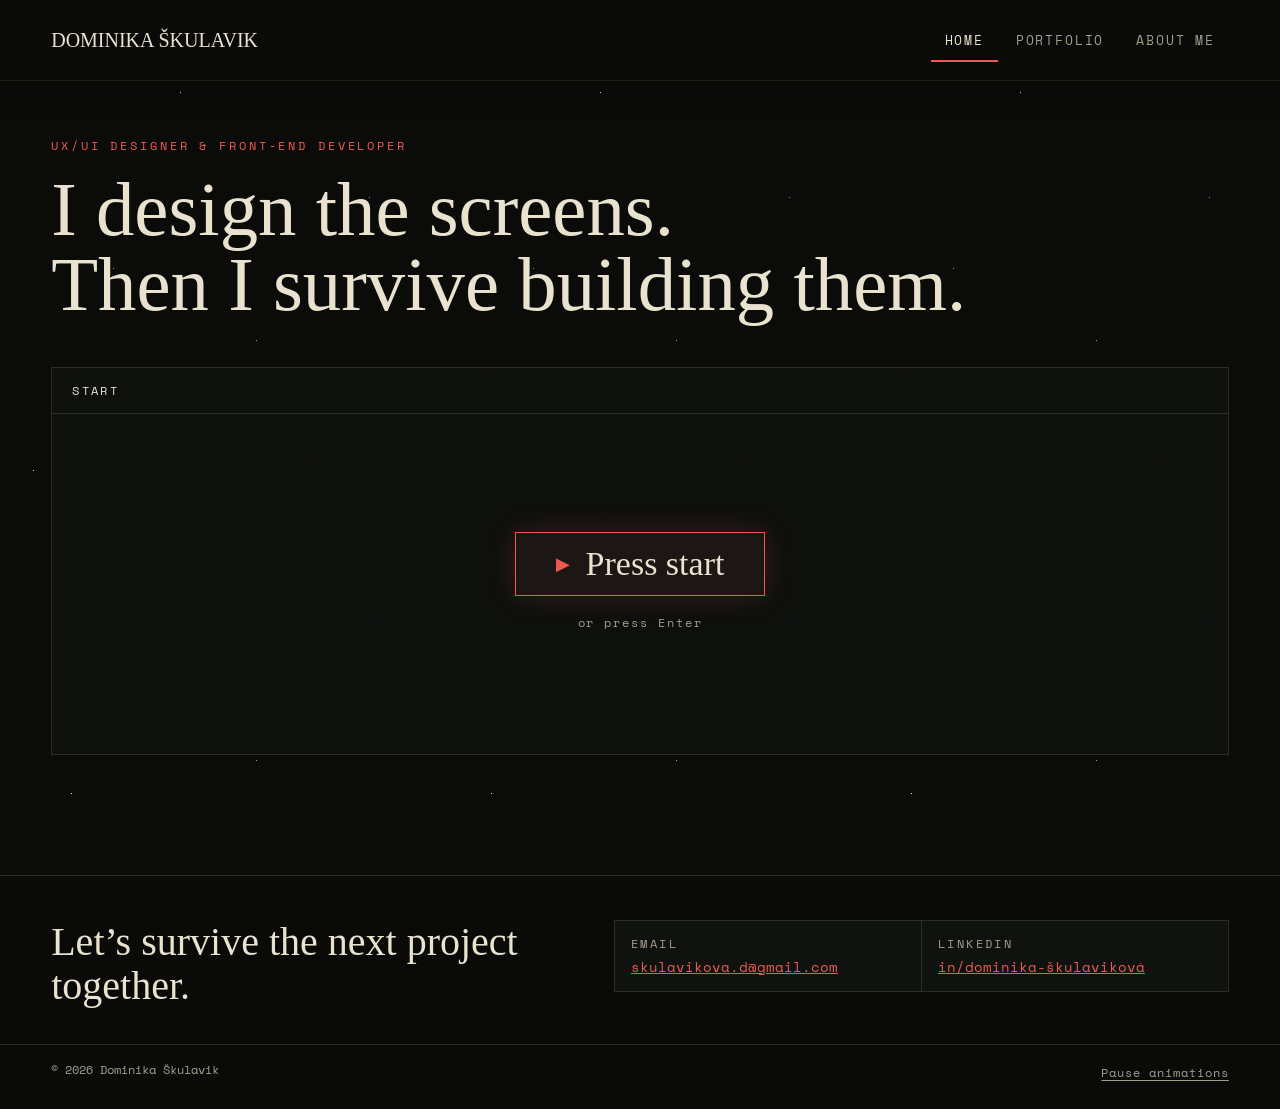
==== index.html @ 2cf6754d "Set custom domain www.dominika-skulavik.com Co-Authored-By: Claude Opus 5.5 <noreply@anthropic.com>" ====
<!doctype html>
<html lang="en">
<head>
  <meta charset="utf-8">
  <meta name="viewport" content="width=device-width, initial-scale=1">
  <meta name="color-scheme" content="dark">
  <title>Dominika Škulavik — UX/UI Designer &amp; Front-end Developer</title>
  <meta name="description" content="UX/UI designer and front-end developer from Nitra, Slovakia. I design web apps in Figma, build design systems and ship the front-end code.">
  <meta name="author" content="Dominika Škulavik">
  <meta name="theme-color" content="#0b0c0a">
  <!-- zdieľanie na sociálnych sieťach (LinkedIn, Facebook…) -->
  <meta property="og:type" content="website">
  <meta property="og:site_name" content="Dominika Škulavik — Portfolio">
  <meta property="og:title" content="Dominika Škulavik — UX/UI Designer &amp; Front-end Developer">
  <meta property="og:description" content="UX/UI designer and front-end developer from Nitra, Slovakia. I design web apps in Figma, build design systems and ship the front-end code.">
  <meta property="og:locale" content="en_GB">
  <meta property="og:url" content="https://www.dominika-skulavik.com/">
  <meta property="og:image" content="https://www.dominika-skulavik.com/images/full-body.jpg">
  <meta name="twitter:card" content="summary_large_image">
  <link rel="canonical" href="https://www.dominika-skulavik.com/">
  <meta name="twitter:card" content="summary">
  <!-- štruktúrované dáta pre Google -->
  <script type="application/ld+json">
  {
  "@context": "https://schema.org",
  "@graph": [
  {
    "@type": "Person",
    "@id": "#dominika",
    "url": "https://www.dominika-skulavik.com/",
    "name": "Dominika Škulavik",
    "alternateName": "Dominika Škulaviková",
    "jobTitle": "UX/UI Designer & Front-end Developer",
    "description": "UX/UI designer and front-end developer who designs web applications in Figma, builds design systems and ships the front-end.",
    "email": "mailto:skulavikova.d@gmail.com",
    "address": { "@type": "PostalAddress", "addressLocality": "Nitra", "addressCountry": "SK" },
    "alumniOf": { "@type": "CollegeOrUniversity", "name": "Comenius University Bratislava" },
    "knowsLanguage": ["sk", "cs", "en"],
    "knowsAbout": ["UX design", "UI design", "User research", "Information architecture", "Design systems", "Design tokens", "Figma", "Prototyping", "Accessibility (WCAG)", "Front-end development", "HTML", "CSS", "JavaScript", "ASP.NET", "SQL Server", "SaaS web applications"],
    "sameAs": ["https://www.linkedin.com/in/dominika-%C5%A1kulavikov%C3%A1-287928238/"]
  },
  { "@type": "WebSite", "url": "https://www.dominika-skulavik.com/", "name": "Dominika Škulavik — Portfolio", "author": { "@id": "#dominika" }, "inLanguage": "en" }
  ]
  }
  </script>
  <link rel="preconnect" href="https://fonts.googleapis.com">
  <link rel="preconnect" href="https://fonts.gstatic.com" crossorigin>
  <link rel="stylesheet" href="https://fonts.googleapis.com/css2?family=IM+Fell+English+SC&family=Space+Mono:ital,wght@0,400;0,700;1,400&family=Special+Elite&display=swap">
  <link rel="stylesheet" href="css/style.css">
  <link rel="icon" href="images/favicon.svg" type="image/svg+xml">
  <script src="js/main.js" defer></script>
</head>
<body>
  <!-- hlavička sa vkladá zo súboru js/layout.js (spoločná pre všetky stránky) -->
  <script src="js/layout.js"></script>

  <main id="content" class="page">

    <!-- ===== Úvod ===== -->
    <section class="intro home-hero">
      <div class="intro__text">
        <p class="eyebrow">UX/UI DESIGNER &amp; FRONT-END DEVELOPER</p>
        <h1 class="display flicker"><span class="display__line">I design the screens.</span> <span class="display__line">Then I survive building them.</span></h1>
      </div>

    </section>

    <!-- ===== Knižnica hier =====
      Prechádza sa po krokoch ako menu v hre: Start → režim → titul → detail.
      Nová hra = nový <article class="game-detail" data-mode="main|demos|completed" data-name="Názov">.
      Počty, zoznam titulov aj breadcrumbs si skript poskladá sám.
      Ak má režim len jeden titul, zoznam sa preskočí a otvorí sa rovno detail.
    -->
    <section class="box library" aria-labelledby="lib-title" data-library>
      <div class="library__bar">
        <nav class="crumbs" aria-label="Breadcrumb"><ol class="crumbs__list"></ol></nav>
        <button class="library__back" type="button" hidden>◀ Back</button>
      </div>
      <h2 id="lib-title" class="visually-hidden">Game library</h2>

      <!-- 1 · Title screen -->
      <div class="library__screen screen-start" data-screen="start">
        <button class="start-btn" type="button" data-go="modes"><span class="start-btn__arrow" aria-hidden="true">▶</span> Press start</button>
        <p class="screen-start__hint">or press Enter</p>
      </div>

      <!-- 2 · Výber režimu -->
      <div class="library__screen" data-screen="modes" hidden>
        <p class="screen__prompt" tabindex="-1">Choose your mode</p>
        <div class="modes">
          <button class="mode pick" type="button" data-mode="main">
            <span class="mode__count"></span>
            <span class="mode__name">Main campaign</span>
            <span class="mode__desc">Long-running products I design and build.</span>
          </button>
          <button class="mode pick pick--teal" type="button" data-mode="demos">
            <span class="mode__count"></span>
            <span class="mode__name">Demos</span>
            <span class="mode__desc">Design challenges and concepts.</span>
          </button>
          <button class="mode pick" type="button" data-mode="completed">
            <span class="mode__count"></span>
            <span class="mode__name">Completed</span>
            <span class="mode__desc">Finished projects that have run their course.</span>
          </button>
        </div>
      </div>

      <!-- 3 · Výber titulu (zoznam doplní skript) -->
      <div class="library__screen" data-screen="titles" hidden>
        <p class="screen__prompt" tabindex="-1">Choose your title</p>
        <div class="titles"></div>
      </div>

      <!-- 4 · Detail hry -->
      <div class="library__screen library__game" data-screen="game" hidden>

        <!-- ===== Detail: ISAT ===== -->
        <article class="game-detail" id="game-isat" data-mode="main" data-name="ISAT, s.r.o." hidden>
          <div class="cover">
            <span class="cover__kind kind--red">FULL GAME</span>
            <span class="cover__title">ISAT, s.r.o.</span>
          </div>

          <div class="game-detail__info">
            <p class="game-detail__desc">Complex SaaS web application used in the agricultural sector.</p>

            <div class="dlc-section">
              <div class="dlc-section__head"><span>DOWNLOADABLE CONTENT</span><span>4 PACKS</span></div>
              <div class="dlc-grid">
                <div class="dlc">
                  <span class="dlc__status"><span>DLC 01</span><span>INSTALLED</span></span>
                  <span class="dlc__name">Modules</span>
                  <p class="dlc__desc">Expanding and creating new functionalities.</p>
                </div>
                <div class="dlc">
                  <span class="dlc__status"><span>DLC 02</span><span>INSTALLED</span></span>
                  <span class="dlc__name">Components</span>
                  <p class="dlc__desc">Creating a design system from a single base colour.</p>
                </div>
                <div class="dlc">
                  <span class="dlc__status"><span>DLC 03</span><span>INSTALLED</span></span>
                  <span class="dlc__name">Subpage</span>
                  <p class="dlc__desc">Setting up the user profile page.</p>
                </div>
                <div class="dlc">
                  <span class="dlc__status"><span>DLC 04</span><span>INSTALLED</span></span>
                  <span class="dlc__name">Brand Kit</span>
                  <p class="dlc__desc">Brand guidelines and a set of twelve icons.</p>
                </div>
              </div>
            </div>

            <div class="cta-row">
              <a class="cta" href="portfolio.html#isat">
                <svg width="10" height="12" viewBox="0 0 10 12" aria-hidden="true"><path d="M0 0 L10 6 L0 12 Z" fill="currentColor"></path></svg>
                Continue
              </a>
            </div>
          </div>
        </article>

        <!-- ===== Detail: CLAIM ===== -->
        <article class="game-detail" id="game-claim" data-mode="demos" data-name="CLAIM" hidden>
          <div class="cover cover--teal">
            <span class="cover__kind kind--teal">DEMO DISC</span>
            <span class="cover__title">CLAIM</span>
          </div>
          <div class="game-detail__info">
            <p class="game-detail__desc">A concept app for reporting a car accident anywhere in Europe.</p>
            <div class="dlc-section">
              <div class="dlc-section__head"><span>DOWNLOADABLE CONTENT</span><span>4 PACKS</span></div>
              <div class="dlc-grid">
                <div class="dlc">
                  <span class="dlc__status"><span>DLC 01</span><span>INSTALLED</span></span>
                  <span class="dlc__name">Research &amp; Analysis</span>
                  <p class="dlc__desc">Every field of the accident form, mapped first.</p>
                </div>
                <div class="dlc">
                  <span class="dlc__status"><span>DLC 02</span><span>INSTALLED</span></span>
                  <span class="dlc__name">IA</span>
                  <p class="dlc__desc">Four tabs and one report flow with three paths.</p>
                </div>
                <div class="dlc">
                  <span class="dlc__status"><span>DLC 03</span><span>INSTALLED</span></span>
                  <span class="dlc__name">Brand Identity</span>
                  <p class="dlc__desc">A geometric logo in petrol instead of blue.</p>
                </div>
                <div class="dlc">
                  <span class="dlc__status"><span>DLC 04</span><span>INSTALLED</span></span>
                  <span class="dlc__name">Screens &amp; Prototype</span>
                  <p class="dlc__desc">36 screens and a clickable Figma prototype.</p>
                </div>
              </div>
            </div>
            <div class="cta-row">
              <a class="cta" href="portfolio.html#claim">
                <svg width="10" height="12" viewBox="0 0 10 12" aria-hidden="true"><path d="M0 0 L10 6 L0 12 Z" fill="currentColor"></path></svg>
                Continue
              </a>
            </div>
          </div>
        </article>

        <!-- ===== Detail: PrintySVK ===== -->
        <article class="game-detail" id="game-printy" data-mode="completed" data-name="PrintySVK" hidden>
          <div class="cover cover--muted">
            <span class="cover__kind kind--muted">UNINSTALLED</span>
            <span class="cover__title">PrintySVK</span>
          </div>

          <div class="game-detail__info">
            <p class="game-detail__desc">The website of a small 3D-printing business based in Nitra. The domain has since been shut down.</p>
            <div class="dlc-section">
              <div class="dlc-section__head"><span>DOWNLOADABLE CONTENT</span><span>4 PACKS</span></div>
              <div class="dlc-grid">
                <div class="dlc">
                  <span class="dlc__status dlc__status--archived"><span>DLC 01</span><span>ARCHIVED</span></span>
                  <span class="dlc__name">Price Calculator</span>
                  <p class="dlc__desc">A live price estimate instead of a quote request.</p>
                </div>
                <div class="dlc">
                  <span class="dlc__status dlc__status--archived"><span>DLC 02</span><span>ARCHIVED</span></span>
                  <span class="dlc__name">Materials</span>
                  <p class="dlc__desc">A filament guide with filters by property.</p>
                </div>
                <div class="dlc">
                  <span class="dlc__status dlc__status--archived"><span>DLC 03</span><span>ARCHIVED</span></span>
                  <span class="dlc__name">Contact</span>
                  <p class="dlc__desc">A contact form and contacts on every page.</p>
                </div>
                <div class="dlc">
                  <span class="dlc__status dlc__status--archived"><span>DLC 04</span><span>ARCHIVED</span></span>
                  <span class="dlc__name">Redesign</span>
                  <p class="dlc__desc">A new logo, palette and leaner Gutenberg blocks.</p>
                </div>
              </div>
            </div>
            <div class="cta-row">
              <a class="cta" href="https://www.instagram.com/reel/C8Fp9GfN3Yo5uW9fBLLJz4K7z0aXdoFZnUbBCI0/" target="_blank" rel="noopener">
                <svg width="10" height="12" viewBox="0 0 10 12" aria-hidden="true"><path d="M0 0 L10 6 L0 12 Z" fill="currentColor"></path></svg>
                Watch replay
              </a>
            </div>
          </div>
        </article>

      </div>
    </section>

  </main>

  <!-- pätička sa vkladá zo súboru js/layout.js -->
  <div data-site-footer></div>
</body>
</html>
---- css/style.css ----
/* =========================================================
   Dominika Škulavíková — Survival Horror Portfolio
   Spoločné štýly pre všetky stránky
   ========================================================= */

/* ---------- 1. Premenné (farby, písma) ---------- */
:root {
  --bg: #0b0c0a;
  --panel: #101210;
  --panel-2: #121412;
  --panel-3: #0e100e;
  --panel-alt: #0f110f;
  --line: #2a2d29;
  --line-2: #3a3d38;
  --line-dash: #4a4d47;

  --text: #e9e2cf;
  --text-soft: #d8cfb7;
  --text-body: #c9c2ae;
  --muted: #a39d8c;

  --red: #ef5a50;
  --red-hover: #ff7c72;
  --red-dark: #a8231d;
  --red-darker: #c22a22;
  --red-bg: #1c1614;

  --teal: #14b3ac;
  --teal-bg: #0f1c1b;
  --amber: #f0a24a;

  --paper: #e8dfc6;
  --paper-light: #f3ecd9;
  --paper-dark: #ddd3b8;
  --paper-line: #c3b89c;
  --paper-border: #9a8f78;
  --ink: #2b2620;
  --ink-muted: #62594a;
  --ink-label: #5b5242;
  --ink-red: #9c1f19;
  --cream: #f6efdc;

  --font-display: 'IM Fell English SC', Georgia, serif;
  --font-mono: 'Space Mono', ui-monospace, monospace;
  --font-type: 'Special Elite', 'Courier New', monospace;

  --gutter: clamp(16px, 4vw, 56px);
  --shadow-paper: 0 18px 40px rgba(0, 0, 0, 0.55);
}

/* ---------- 2. Základ ---------- */
*,
*::before,
*::after { box-sizing: border-box; }

html { -webkit-text-size-adjust: 100%; background-color: var(--bg); scroll-padding-top: 96px; /* fokus sa neschová pod sticky hlavičku */ }

body {
  margin: 0;
  min-height: 100vh;
  display: flex;
  flex-direction: column;
  background-color: transparent; /* farbu nesie <html>, inak by prekryla hviezdičky */
  color: var(--text);
  font-family: var(--font-mono);
}
/* hviezdičky na pozadí: pevná vrstva, obsah sa posúva po nej
   (namiesto background-attachment: fixed, ktoré iOS nepodporuje) */
body::before {
  content: "";
  position: fixed;
  inset: 0;
  z-index: -1;
  pointer-events: none;
  background-image:
    radial-gradient(1px 1px at 8% 12%, var(--text) 50%, transparent 51%),
    radial-gradient(1px 1px at 27% 64%, var(--muted) 50%, transparent 51%),
    radial-gradient(1.5px 1.5px at 43% 22%, var(--text) 50%, transparent 51%),
    radial-gradient(1px 1px at 61% 81%, var(--muted) 50%, transparent 51%),
    radial-gradient(1px 1px at 76% 9%, var(--text) 50%, transparent 51%),
    radial-gradient(1.5px 1.5px at 88% 47%, var(--teal) 50%, transparent 51%),
    radial-gradient(1px 1px at 17% 89%, var(--text) 50%, transparent 51%),
    radial-gradient(1px 1px at 52% 50%, var(--muted) 50%, transparent 51%),
    radial-gradient(1px 1px at 95% 92%, var(--text) 50%, transparent 51%);
  background-size: 420px 420px;
}

a { color: var(--red); }
a:hover { color: var(--red-hover); }

*:focus-visible { outline: 2px solid var(--teal); outline-offset: 3px; }
/* na svetlom papieri a priečinkoch je tyrkysová neviditeľná: tmavý obrys */
.paper :focus-visible, .dossier :focus-visible, .folder:focus-visible { outline-color: var(--ink); }
.folder:focus-visible { outline-color: var(--paper-light); }
/* odkazy na papieri: tmavočervená namiesto jasnej (kontrast 6:1) */
.paper a { color: var(--ink-red); }

img, svg { max-width: 100%; }

button { font-family: inherit; cursor: pointer; }

[hidden] { display: none !important; }

.visually-hidden {
  position: absolute; width: 1px; height: 1px; padding: 0; margin: -1px;
  overflow: hidden; clip: rect(0 0 0 0); white-space: nowrap; border: 0;
}

.skip-link {
  position: absolute; left: 16px; top: -60px; z-index: 30;
  padding: 10px 16px; background: var(--red-dark); color: var(--cream);
  text-decoration: none; font-size: 13px;
}
.skip-link:focus { top: 16px; color: var(--cream); }

/* ---------- 3. Hlavička a navigácia ---------- */
.site-header {
  display: flex;
  flex-wrap: wrap;
  align-items: center;
  justify-content: space-between;
  gap: 4px 32px;
  padding: 10px var(--gutter);
  border-bottom: 1px solid rgba(233, 226, 207, 0.08);
  /* sklenený efekt */
  position: sticky;
  top: 0;
  z-index: 20;
  background: rgba(11, 12, 10, 0.55);
  -webkit-backdrop-filter: blur(12px) saturate(140%);
  backdrop-filter: blur(12px) saturate(140%);
  box-shadow: 0 8px 24px rgba(0, 0, 0, 0.25);
}

.brand {
  display: flex;
  align-items: center;
  gap: 12px;
  text-decoration: none;
  color: var(--text);
}
.brand:hover { color: var(--text); }
.menu-open .brand { position: relative; z-index: 2; } /* iniciály ostanú vidieť aj nad menu */

/* iniciály (rovnaké ako favicon): na mobile namiesto celého mena */
.brand__mark {
  width: 40px;
  height: 40px;
  border: 1.5px solid var(--red);
  display: grid;
  place-items: center;
  font-family: Georgia, serif;
  font-size: 17px;
  color: var(--red);
}
.brand__name { display: none; font-family: var(--font-display); font-size: 20px; line-height: 1.1; }

/* hamburger: len na mobile */
.menu-toggle {
  position: relative;
  z-index: 2;
  width: 44px;
  height: 44px;
  margin-right: -10px;
  padding: 0;
  border: none;
  background: none;
  color: var(--text);
  display: grid;
  place-items: center;
}
.menu-toggle__bars,
.menu-toggle__bars::before,
.menu-toggle__bars::after {
  display: block;
  width: 22px;
  height: 2px;
  background: currentColor;
  transition: transform 0.25s, background-color 0.25s;
}
.menu-toggle__bars { position: relative; }
.menu-toggle__bars::before,
.menu-toggle__bars::after { content: ""; position: absolute; left: 0; }
.menu-toggle__bars::before { top: -7px; }
.menu-toggle__bars::after { top: 7px; }
.menu-toggle[aria-expanded="true"] .menu-toggle__bars { background-color: transparent; }
.menu-toggle[aria-expanded="true"] .menu-toggle__bars::before { transform: translateY(7px) rotate(45deg); }
.menu-toggle[aria-expanded="true"] .menu-toggle__bars::after { transform: translateY(-7px) rotate(-45deg); }

/* menu na mobile: celá obrazovka, podstránky veľkým písmom */
.main-nav { display: none; }
.menu-open { overflow: hidden; }
.menu-open .site-header {
  /* backdrop-filter by uväznil fixed menu vo vnútri hlavičky */
  -webkit-backdrop-filter: none;
  backdrop-filter: none;
  background: var(--bg);
}
.menu-open .main-nav {
  position: fixed;
  inset: 0;
  z-index: 1;
  display: flex;
  flex-direction: column;
  justify-content: center;
  gap: 8px;
  padding: 96px var(--gutter) 48px;
  background: var(--bg);
  animation: menu-in 0.25s ease-out;
}
@keyframes menu-in { from { opacity: 0; } }
.menu-open .main-nav a {
  align-self: flex-start;
  min-height: 64px;
  padding: 0;
  font-family: var(--font-display);
  font-size: 40px;
  letter-spacing: 0;
  text-transform: none;
}

.main-nav a {
  display: flex;
  align-items: center;
  min-height: 44px;
  padding: 0 14px;
  font-size: 13px;
  letter-spacing: 0.14em;
  text-transform: uppercase;
  text-decoration: none;
  color: var(--muted);
  position: relative;
  transition: color 0.15s;
}
.main-nav a:hover { color: var(--text); }
.main-nav a[aria-current="page"] { color: var(--text); }

/* tablet a desktop: celé meno a menu v riadku */
@media (min-width: 641px) {
  .brand__mark, .menu-toggle { display: none; }
  .brand__name { display: block; }
  .main-nav { display: flex; flex-wrap: wrap; gap: 4px; }
}

/* červená palička pod aktuálnou stránkou; pri prechode sa presunie na novú */
.nav-indicator {
  position: absolute;
  left: 0;
  right: 0;
  bottom: 0;
  height: 2px;
  background: var(--red);
  view-transition-name: nav-indicator;
}

/* ---------- Plynulé prechody medzi stránkami (View Transitions) ---------- */
@view-transition { navigation: auto; }

/* hlavička ostáva stáť, mení sa len obsah pod ňou */
.site-header { view-transition-name: site-header; }

::view-transition-group(nav-indicator) {
  animation-duration: 0.45s;
  animation-timing-function: cubic-bezier(0.65, 0, 0.35, 1);
}
::view-transition-old(root) { animation: page-out 0.2s ease-in both; }
::view-transition-new(root) { animation: page-in 0.35s ease-out 0.08s both; }

@keyframes page-out { to { opacity: 0; } }
@keyframes page-in { from { opacity: 0; transform: translateY(8px); } }

/* prehliadače bez View Transitions: obsah aspoň jemne nabehne */
@supports not (view-transition-name: none) {
  .page { animation: page-in 0.35s ease-out both; }
}

@media (prefers-reduced-motion: reduce) {
  ::view-transition-group(*),
  ::view-transition-old(*),
  ::view-transition-new(*) { animation: none !important; }
  .page { animation: none; }
}

/* ---------- 4. Obsah a päta ---------- */
.page {
  flex: 1;
  width: 100%;
  max-width: 1320px;
  margin: 0 auto;
  padding: 40px var(--gutter) 80px;
  display: flex;
  flex-direction: column;
  gap: 44px;
}

.page--tight { gap: 36px; }
.page--wide { gap: 48px; }

.stack { display: flex; flex-direction: column; gap: 14px; }
.stack--sm { gap: 10px; }

/* pätička: kontakt + CV na každej stránke */
.site-footer {
  margin-top: 40px;
  border-top: 1px solid var(--line);
  background: rgba(11, 12, 10, 0.92);
  scroll-margin-top: 80px;
}
.site-footer__inner {
  max-width: 1320px;
  margin: 0 auto;
  padding: 44px var(--gutter) 36px;
  display: flex;
  flex-wrap: wrap;
  justify-content: space-between;
  gap: 32px 48px;
}
.site-footer__save { flex: 1 1 320px; display: flex; flex-direction: column; align-items: flex-start; gap: 16px; }
.site-footer__title { margin: 0; font-family: var(--font-display); font-weight: 400; font-size: clamp(28px, 3.4vw, 40px); line-height: 1.1; max-width: 520px; }
.site-footer__contacts { flex: 1 1 420px; margin: 0; display: grid; grid-template-columns: repeat(auto-fit, minmax(min(220px, 100%), 1fr)); gap: 1px; background: var(--line); border: 1px solid var(--line); align-self: flex-start; }
.site-footer__contacts > div { padding: 14px 16px; background: var(--panel); display: flex; flex-direction: column; gap: 4px; }
.site-footer__contacts dt { font-size: 12px; letter-spacing: 0.2em; color: var(--muted); }
.site-footer__contacts dd { margin: 0; font-size: 14px; word-break: break-word; }
.site-footer__legal {
  max-width: 1320px;
  margin: 0 auto;
  padding: 16px var(--gutter) 24px;
  display: flex;
  flex-wrap: wrap;
  justify-content: space-between;
  gap: 8px 24px;
  border-top: 1px solid var(--line);
  font-size: 12px;
  color: var(--muted);
}

/* tlačidlo späť hore: v strede dole, len na dlhých stránkach po odscrollovaní */
.to-top {
  position: fixed;
  left: 50%;
  bottom: 20px;
  z-index: 15;
  width: 48px;
  height: 48px;
  margin-left: -24px;
  display: grid;
  place-items: center;
  border: 1px solid var(--line-2);
  border-radius: 50%;
  background: rgba(16, 18, 16, 0.85);
  -webkit-backdrop-filter: blur(8px);
  backdrop-filter: blur(8px);
  color: var(--text);
  box-shadow: 0 8px 24px rgba(0, 0, 0, 0.4);
  opacity: 0;
  transform: translateY(16px);
  pointer-events: none;
  transition: opacity 0.25s, transform 0.25s, border-color 0.15s;
}
.to-top.is-visible { opacity: 1; transform: none; pointer-events: auto; }
.to-top:hover { border-color: var(--red); }
@media (prefers-reduced-motion: reduce) {
  .to-top { transition: none; }
}

/* ---------- 5. Typografia ---------- */
.eyebrow { margin: 0; font-size: 12px; letter-spacing: 0.24em; color: var(--red); }

.display {
  margin: 0;
  font-family: var(--font-display);
  font-weight: 400;
  font-size: clamp(28px, 6vw, 76px); /* mobil: 28 px, aby nadpis nezabral 4 riadky */
  line-height: 1;
  text-wrap: balance;
}

.lead {
  margin: 0;
  max-width: 640px;
  font-size: 15px;
  line-height: 1.7;
  color: var(--text-body);
  text-wrap: pretty;
}

.h2 { margin: 0; font-family: var(--font-display); font-weight: 400; font-size: 40px; }
.h2--sm { font-size: 32px; }

.label { font-size: 12px; letter-spacing: 0.2em; color: var(--muted); }
.label--teal { color: var(--teal); }

.typewriter { font-family: var(--font-type); }

.note { font-size: 12px; color: var(--muted); }

/* ---------- 6. Spoločné komponenty ---------- */
.intro {
  display: flex;
  flex-wrap: wrap;
  align-items: flex-end;
  justify-content: space-between;
  gap: 24px 32px;
}
.intro__text { flex: 999 1 520px; min-width: 0; display: flex; flex-direction: column; gap: 16px; }

.box { border: 1px solid var(--line); background: rgba(16, 18, 16, 0.92); }

.examine {
  border: 1px dashed var(--line-dash);
  background: var(--panel-3);
  padding: 16px 18px;
  display: flex;
  flex-direction: column;
  gap: 10px;
}

/* tabuľka údajov (role, platforma...) */
.meta-grid {
  margin: 0;
  display: grid;
  grid-template-columns: repeat(auto-fit, minmax(min(170px, 100%), 1fr));
  gap: 1px;
  background: var(--line);
  border: 1px solid var(--line);
}
.meta-grid > div {
  background: var(--panel-2);
  padding: 10px 14px;
  display: flex;
  flex-direction: column;
  gap: 4px;
}
.meta-grid dt { font-size: 12px; letter-spacing: 0.2em; color: var(--muted); }
.meta-grid dd { margin: 0; font-size: 13px; line-height: 1.4; }

/* tlačidlo s výzvou */
.cta {
  display: inline-flex;
  align-items: center;
  gap: 10px;
  min-height: 48px;
  padding: 0 22px;
  border: none;
  background: var(--red-dark);
  color: var(--cream);
  text-decoration: none;
  font-family: var(--font-mono);
  font-size: 13px;
  font-weight: 700;
  letter-spacing: 0.18em;
  text-transform: uppercase;
  transition: background 0.15s;
}
.cta:hover { background: var(--red-darker); color: var(--cream); }

/* papierová karta */
.paper {
  background: var(--paper);
  color: var(--ink);
  box-shadow: var(--shadow-paper);
}

/* prepínacie tlačidlo (výber hry, DLC, štatistika...) */
.pick {
  color: var(--text);
  text-align: left;
  border: 1px solid var(--line);
  background: var(--panel-alt);
  transition: border-color 0.15s, transform 0.15s, background 0.15s;
}
.pick:hover { border-color: var(--red); }
.pick[aria-pressed="true"] { border-color: var(--red); background: var(--red-bg); }
.pick--teal:hover { border-color: var(--teal); }
.pick--teal[aria-pressed="true"] { border-color: var(--teal); background: var(--teal-bg); }

/* ---------- 7. Animácie ---------- */
@keyframes flicker { 0%, 90%, 100% { opacity: 1; } 91% { opacity: 0.3; } 92% { opacity: 1; } 95% { opacity: 0.55; } 96% { opacity: 1; } }
@keyframes blink { 50% { opacity: 0; } }
@keyframes ecg { from { stroke-dashoffset: 520; } to { stroke-dashoffset: 0; } }
@keyframes glow { 0%, 100% { opacity: 0.55; } 50% { opacity: 1; } }
@keyframes pulse { 0%, 100% { opacity: 0.35; } 50% { opacity: 0.6; } }

.flicker { animation: flicker 7s infinite; }
.blink { animation: blink 1.2s steps(1) infinite; }
.ecg { stroke-dasharray: 260 260; animation: ecg 2.6s linear infinite; }
.glow { animation: glow 3s ease-in-out infinite; }
.radar-fill { animation: pulse 4s ease-in-out infinite; }

@media (prefers-reduced-motion: reduce) {
  .flicker, .blink, .ecg, .glow, .radar-fill { animation: none; }
  .radar-layer { transition: none; }
  .pick, .paper-card { transition: none; }
}

/* =========================================================
   HOME — Game library
   ========================================================= */
.home-hero .display { font-size: clamp(28px, 6vw, 80px); line-height: 0.98; }
.display__line { display: block; text-wrap: balance; }
.home-hero .intro__text { flex-basis: 560px; gap: 18px; }

.condition {
  flex: 1 1 280px;
  max-width: 360px;
  border: 1px solid var(--line);
  background: var(--panel);
  padding: 16px 18px;
  display: flex;
  flex-direction: column;
  gap: 10px;
}
.condition__head { display: flex; justify-content: space-between; font-size: 12px; letter-spacing: 0.18em; color: var(--muted); }
.condition__foot { display: flex; align-items: baseline; justify-content: space-between; gap: 12px; }
.condition__state { font-family: var(--font-display); font-size: 30px; color: var(--teal); }
.condition__note { font-size: 12px; color: var(--muted); text-align: right; }

.library { display: flex; flex-direction: column; }
.library__bar {
  display: flex;
  flex-wrap: wrap;
  align-items: center;
  justify-content: space-between;
  gap: 8px 24px;
  padding: 10px 16px;
  border-bottom: 1px solid var(--line);
}
/* breadcrumbs a späť */
.crumbs__list { margin: 0; padding: 0; list-style: none; display: flex; flex-wrap: wrap; align-items: center; gap: 4px 0; font-size: 12px; letter-spacing: 0.2em; text-transform: uppercase; }
.crumbs__list li { display: flex; align-items: center; color: var(--muted); }
.crumbs__list li + li::before { content: "›"; margin: 0 10px; color: var(--line-dash); }
.crumbs__list button { min-height: 32px; padding: 0; border: none; background: none; color: var(--muted); font: inherit; letter-spacing: inherit; text-transform: inherit; }
.crumbs__list button:hover { color: var(--text); }
.crumbs__list [aria-current="page"] { color: var(--text); }
.library__back {
  min-height: 36px;
  padding: 0 14px;
  border: 1px solid var(--line-2);
  background: transparent;
  color: var(--text-soft);
  font-size: 12px;
  letter-spacing: 0.16em;
  text-transform: uppercase;
}
.library__back:hover { border-color: var(--red); color: var(--text); }

/* obrazovky knižnice: vždy len jedna */
.library__screen { padding: 22px 16px 26px; animation: screen-in 0.35s cubic-bezier(0.3, 0.7, 0.3, 1); }
@keyframes screen-in { from { opacity: 0; transform: translateY(8px); } }
.screen__prompt { margin: 0 0 18px; font-size: 12px; letter-spacing: 0.24em; text-transform: uppercase; color: var(--red); outline: none; }

/* 1 · title screen */
.screen-start {
  min-height: 260px;
  display: flex;
  flex-direction: column;
  align-items: center;
  justify-content: center;
  gap: 18px;
  text-align: center;
}
.screen-start__label { margin: 0; font-size: 12px; letter-spacing: 0.26em; color: var(--muted); }
.start-btn {
  min-height: 64px;
  padding: 0 28px;
  display: inline-flex;
  align-items: center;
  gap: 16px;
  border: 1.5px solid var(--red);
  background: var(--red-bg);
  color: var(--text);
  font-family: var(--font-display);
  font-size: 28px;
  box-shadow: 0 0 28px rgba(239, 90, 80, 0.18);
  transition: background 0.2s, box-shadow 0.2s;
}
.start-btn:hover { background: var(--red-dark); box-shadow: 0 0 36px rgba(239, 90, 80, 0.35); }
.start-btn__arrow { font-size: 18px; color: var(--red); animation: blink 1.2s steps(1) infinite; }
.start-btn:hover .start-btn__arrow { color: var(--cream); }
.screen-start__hint { margin: 0; font-size: 12px; letter-spacing: 0.16em; color: var(--muted); }

/* 2 · režimy a 3 · tituly: veľké karty */
.modes,
.titles { display: grid; grid-template-columns: repeat(auto-fit, minmax(min(240px, 100%), 1fr)); gap: 12px; }
.mode,
.title-card {
  min-height: 170px;
  padding: 22px;
  display: flex;
  flex-direction: column;
  align-items: flex-start;
  gap: 8px;
}
.mode:hover,
.title-card:hover { transform: translateY(-2px); }
.mode:disabled { opacity: 0.4; cursor: default; transform: none; }
.mode__count { font-size: 12px; letter-spacing: 0.2em; color: var(--muted); }
.mode__name,
.title-card__name { margin-top: auto; font-family: var(--font-display); font-size: 30px; line-height: 1.05; }
.mode__desc { font-size: 13px; line-height: 1.6; color: var(--text-soft); }

/* 4 · detail */
.library__game { padding-top: 24px; }

@media (prefers-reduced-motion: reduce) {
  .library__screen, .start-btn__arrow { animation: none; }
}

/* detail hry: obal + info */
.game-detail {
  min-width: 0;
  display: grid;
  grid-template-columns: 1fr;
  gap: 24px;
  align-items: start;
}

.cover {
  position: relative;
  min-height: 140px;
  padding: 16px 18px 20px;
  display: flex;
  flex-direction: column;
  justify-content: flex-end;
  gap: 6px;
  border: 1px solid var(--line-2);
  border-top: 3px solid var(--red);
  background: linear-gradient(180deg, var(--bg) 0%, var(--red-bg) 100%);
}
.cover--teal { border-top-color: var(--teal); background: linear-gradient(180deg, var(--bg) 0%, var(--teal-bg) 100%); }
.cover--muted { border-top-color: var(--muted); background: var(--bg); }
.cover__kind { position: absolute; left: 16px; top: 16px; font-size: 12px; letter-spacing: 0.2em; }
.cover__icon { position: absolute; left: 50%; top: 40%; transform: translate(-50%, -50%); opacity: 0.8; }
.cover__logo { width: 55%; height: auto; max-height: 46%; object-fit: contain; opacity: 0.92; }
.cover__logo--square { width: 42%; }
.cover__title { font-family: var(--font-display); font-size: 34px; line-height: 1; }
.cover__sub { font-size: 12px; color: var(--muted); }

.kind--red { color: var(--red); }
.kind--teal { color: var(--teal); }
.kind--muted { color: var(--muted); }

.game-detail__info { min-width: 0; display: flex; flex-direction: column; gap: 22px; }
.game-detail__head { display: flex; flex-direction: column; gap: 8px; }
.game-detail__kind { font-size: 12px; letter-spacing: 0.22em; }
.game-detail__title {
  margin: 0;
  font-family: var(--font-display);
  font-weight: 400;
  font-size: clamp(36px, 4.4vw, 60px);
  line-height: 1;
}
.game-detail__tagline { margin: 0; font-family: var(--font-type); font-size: 17px; color: var(--text-soft); }
.game-detail__desc { margin: 0; font-size: 14px; line-height: 1.75; color: var(--text-body); max-width: 720px; text-wrap: pretty; }

.tags { margin: 0; padding: 0; list-style: none; display: flex; flex-wrap: wrap; gap: 8px; }
.tags li { padding: 5px 10px; border: 1px solid var(--line-2); background: var(--panel-alt); font-size: 12px; color: var(--text-soft); }

/* DLC */
.dlc-section { display: flex; flex-direction: column; gap: 12px; }
.dlc-section__head { display: flex; justify-content: space-between; align-items: baseline; gap: 12px; font-size: 12px; letter-spacing: 0.2em; color: var(--muted); }

.dlc-grid {
  display: grid;
  grid-template-columns: 1fr;
  gap: 8px;
}
.dlc {
  display: flex;
  flex-direction: column;
  gap: 8px;
  padding: 14px 16px 16px;
  border: 1px solid var(--line);
  background: var(--panel-alt);
  transition: border-color 0.15s;
}
.dlc:hover { border-color: var(--teal); }
.dlc__status { display: flex; justify-content: space-between; gap: 8px; font-size: 12px; letter-spacing: 0.18em; color: var(--muted); }
.dlc__status > span:last-child { color: var(--teal); }
.dlc__status--archived > span:last-child { color: var(--muted); }
.dlc__name { font-family: var(--font-display); font-size: 24px; line-height: 1.05; }
.dlc__desc { margin: 0; font-size: 13px; line-height: 1.65; color: var(--text-soft); }

.contents { margin: 0; padding: 0; list-style: none; display: flex; flex-direction: column; gap: 8px; }
.contents li { display: flex; gap: 10px; align-items: baseline; font-size: 13px; line-height: 1.6; color: var(--text-soft); }
.contents li::before { content: "+"; color: var(--teal); }

.cta-row { display: flex; flex-wrap: wrap; gap: 12px; align-items: center; }

/* odkaz na ďalšiu „miestnosť" na konci stránky */
.next-room {
  align-self: flex-end;
  display: inline-flex;
  align-items: center;
  gap: 14px;
  min-height: 44px;
  font-size: 13px;
  letter-spacing: 0.2em;
  text-transform: uppercase;
  text-decoration: none;
  color: var(--text-soft);
  transition: color 0.15s;
}
.next-room svg { color: var(--red); transition: transform 0.15s; }
.next-room:hover { color: var(--text); }
.next-room:hover svg { transform: translateX(6px); }

@media (min-width: 1001px) {
  .game-detail { grid-template-columns: minmax(200px, 280px) 1fr; gap: 32px; }
  .cover { position: sticky; top: 104px; /* pod sticky hlavičkou */ aspect-ratio: 3 / 4; min-height: 0; }
}
@media (min-width: 721px) {
  .library__screen { padding: 28px 20px 32px; }
  .library__bar { padding: 14px 20px; }
  .start-btn { font-size: 34px; padding: 0 40px; }
  .screen-start { min-height: 340px; }
  .dlc-grid { grid-template-columns: repeat(2, minmax(0, 1fr)); }
}

/* =========================================================
   PORTFOLIO — Case files
   ========================================================= */
.counter { flex: 1 1 200px; display: flex; flex-direction: column; align-items: flex-start; gap: 4px; }
.counter__value { font-family: var(--font-display); font-size: 30px; color: var(--teal); }


/* --- stôl s priečinkami --- */
.desk {
  display: grid;
  grid-template-columns: repeat(auto-fill, minmax(min(340px, 100%), 1fr));
  gap: 48px 36px;
  padding-top: 12px;
}

.folder {
  --folder: #b7955f;
  --folder-dark: #9c7c49;
  --mark: var(--muted);
  position: relative;
  display: block;
  width: 100%;
  min-height: 300px;
  padding: 0;
  border: none;
  background: none;
  color: var(--ink);
  text-align: left;
}
.folder--red { --mark: var(--red); }
.folder--teal { --mark: var(--teal); }

/* zadná stena priečinka s uškom */
.folder__back {
  position: absolute;
  inset: 28px 0 0;
  background: var(--folder-dark);
  border-radius: 0 6px 6px 6px;
  box-shadow: var(--shadow-paper);
}
.folder__tab {
  position: absolute;
  left: 0;
  bottom: 100%;
  max-width: 70%;
  padding: 7px 18px 5px;
  border-radius: 8px 8px 0 0;
  background: var(--folder-dark);
  font-family: var(--font-type);
  font-size: 14px;
  color: var(--ink);
  white-space: nowrap;
  overflow: hidden;
  text-overflow: ellipsis;
  box-shadow: inset 0 3px 0 var(--mark);
}

/* papiere vo vnútri, pri hoveri sa nadvihnú */
.folder__sheet {
  position: absolute;
  left: 18px;
  right: 18px;
  top: 44px;
  bottom: 24px;
  background:
    repeating-linear-gradient(180deg, transparent 0 17px, rgba(195, 184, 156, 0.6) 17px 18px),
    var(--paper);
  box-shadow: 0 2px 6px rgba(0, 0, 0, 0.25);
  transition: transform 0.35s cubic-bezier(0.3, 0.7, 0.3, 1);
}
.folder__sheet:nth-of-type(2) { left: 26px; right: 12px; transform: rotate(1.2deg); background-color: var(--paper-light); }
.folder__sheet:nth-of-type(3) { left: 14px; right: 24px; transform: rotate(-1deg); }
.folder:hover .folder__sheet:nth-of-type(1),
.folder:focus-visible .folder__sheet:nth-of-type(1) { transform: translateY(-34px) rotate(-2deg); }
.folder:hover .folder__sheet:nth-of-type(2),
.folder:focus-visible .folder__sheet:nth-of-type(2) { transform: translateY(-24px) rotate(2.5deg); transition-delay: 0.04s; }
.folder:hover .folder__sheet:nth-of-type(3),
.folder:focus-visible .folder__sheet:nth-of-type(3) { transform: translateY(-14px) rotate(-0.5deg); transition-delay: 0.08s; }

/* predná stena s popisom */
.folder__front {
  position: relative;
  z-index: 1;
  margin-top: 96px;
  min-height: 204px;
  padding: 22px 24px 20px;
  display: flex;
  flex-direction: column;
  gap: 10px;
  background: linear-gradient(180deg, #c4a36c, var(--folder));
  border-radius: 2px 2px 6px 6px;
  box-shadow: 0 -2px 8px rgba(0, 0, 0, 0.25);
  transition: transform 0.35s cubic-bezier(0.3, 0.7, 0.3, 1);
}
.folder:hover .folder__front,
.folder:focus-visible .folder__front { transform: translateY(4px); }
.folder:focus-visible { outline-offset: 6px; }

.folder__head { display: flex; justify-content: space-between; gap: 12px; font-size: 12px; letter-spacing: 0.18em; color: #3a3021; }
.folder__title { font-family: var(--font-type); font-size: 30px; line-height: 1.1; }
.folder__summary { font-size: 13px; line-height: 1.6; color: #3a3024; }
.folder__contents {
  margin-top: auto;
  padding-top: 10px;
  border-top: 1px dashed rgba(58, 48, 36, 0.4);
  font-family: var(--font-type);
  font-size: 13px;
  line-height: 1.6;
  color: #3a3024;
}
.folder__meta { display: flex; justify-content: space-between; font-size: 12px; letter-spacing: 0.14em; color: #3a3021; }

/* --- otvorený spis (dialóg) --- */
body.has-dossier { overflow: hidden; }

.dossier {
  width: min(1180px, calc(100vw - 32px));
  max-width: none;
  max-height: calc(100dvh - 32px);
  padding: 0;
  border: none;
  background: transparent;
  color: var(--ink);
  overflow: visible;
}
.dossier::backdrop { background: rgba(5, 6, 5, 0.78); backdrop-filter: blur(3px); }
.dossier[open] { animation: dossier-open 0.35s cubic-bezier(0.3, 0.7, 0.3, 1); }
@keyframes dossier-open { from { opacity: 0; transform: translateY(24px) scale(0.97); } }

.dossier__spread {
  display: grid;
  grid-template-columns: 1fr;
  grid-template-rows: auto 1fr;
  height: calc(100dvh - 32px);
  padding: 8px;
  gap: 0;
  background: linear-gradient(90deg, #a8885a, #b7955f 49%, #8f7043 50%, #b7955f 51%);
  border-radius: 6px;
  box-shadow: 0 30px 80px rgba(0, 0, 0, 0.6);
}
.dossier__spread > .paper { box-shadow: none; }

.dossier__index {
  max-height: 34dvh;
  padding: 18px;
  display: flex;
  flex-direction: column;
  gap: 14px;
  overflow-y: auto;
  border-bottom: 1px solid var(--paper-line);
  background: var(--paper-dark);
}
.dossier__label { margin: 6px 0 0; font-size: 12px; letter-spacing: 0.2em; color: var(--ink-muted); }
.dossier__title { margin: 0; font-family: var(--font-type); font-weight: 400; font-size: 26px; line-height: 1.1; }
.dossier__summary { margin: 0; font-size: 13px; line-height: 1.65; }
.dossier__index .case__meta { padding-top: 12px; }

.dossier__toc { margin: 0; padding: 0; list-style: none; display: flex; flex-direction: column; }
.dossier__toc button {
  width: 100%;
  min-height: 40px;
  padding: 6px 8px;
  display: flex;
  gap: 10px;
  align-items: baseline;
  text-align: left;
  font-family: var(--font-type);
  font-size: 15px;
  color: var(--ink);
  background: none;
  border: none;
  border-bottom: 1px dotted var(--paper-border);
}
.dossier__toc button span { font-family: var(--font-mono); font-size: 12px; color: var(--ink-muted); }
.dossier__toc button:hover { background: rgba(156, 31, 25, 0.06); }
.dossier__toc button[aria-current="page"] { color: var(--ink-red); background: rgba(156, 31, 25, 0.08); }
.dossier__toc button[aria-current="page"] span { color: var(--ink-red); }

.dossier__files { margin: 0; padding: 0; list-style: none; display: flex; flex-direction: column; gap: 8px; font-size: 13px; }
.dossier__files a { color: var(--ink-red); }
.dossier__files li::before { content: "📎 "; }

.dossier__page {
  position: relative;
  display: flex;
  flex-direction: column;
  overflow-y: auto;
  perspective: 1800px;
}

.dossier__close {
  position: absolute;
  top: -10px;
  right: 0;
  min-height: 40px;
  padding: 0 16px;
  border: 1px solid var(--line-2);
  background: var(--panel);
  color: var(--text);
  font-size: 12px;
  letter-spacing: 0.14em;
  text-transform: uppercase;
}
.dossier__close:hover { border-color: var(--red); }

/* --- dokument --- */
.doc {
  flex: 1;
  padding: 32px clamp(20px, 3vw, 40px) 24px;
  display: flex;
  flex-direction: column;
  gap: 18px;
  transform-origin: left center;
}
.doc.is-turning-next { animation: page-turn-next 0.5s cubic-bezier(0.3, 0.7, 0.3, 1); }
.doc.is-turning-prev { animation: page-turn-prev 0.5s cubic-bezier(0.3, 0.7, 0.3, 1); transform-origin: right center; }
@keyframes page-turn-next { from { transform: rotateY(-70deg); opacity: 0; } 60% { opacity: 1; } }
@keyframes page-turn-prev { from { transform: rotateY(70deg); opacity: 0; } 60% { opacity: 1; } }

.doc__head { display: flex; justify-content: space-between; gap: 12px; font-size: 12px; letter-spacing: 0.18em; color: var(--ink-muted); }
.doc__title { margin: 0; font-family: var(--font-type); font-weight: 400; font-size: 30px; line-height: 1.15; }
.doc__meta { margin: -10px 0 0; font-size: 12px; letter-spacing: 0.12em; color: var(--ink-muted); }

.doc__shot {
  margin: 0;
  aspect-ratio: 16 / 8;
  border: 1.5px dashed var(--paper-border);
  display: grid;
  place-items: center;
  font-size: 12px;
  letter-spacing: 0.14em;
  color: var(--ink-muted);
  background: var(--paper-dark);
  overflow: hidden;
}
.doc__shot img { width: 100%; height: 100%; object-fit: cover; display: block; }
/* skutočný obrázok: celý, bez orezania, s popiskom */
.doc__shot--fit {
  aspect-ratio: auto;
  display: flex;
  flex-direction: column;
  gap: 0;
  border-style: solid;
  border-color: var(--paper-line);
  background: #fff;
}
.doc__shot--fit img { width: 100%; height: auto; max-height: 460px; object-fit: contain; }
.doc__shot figcaption {
  align-self: stretch;
  padding: 8px 12px;
  border-top: 1px solid var(--paper-line);
  background: var(--paper-light);
  font-size: 12px;
  letter-spacing: 0.08em;
  color: var(--ink-muted);
}
.dossier__logo { width: 170px; height: auto; margin-bottom: -4px; }
.dossier__logo--mark { width: 64px; }
.doc__shot--narrow img { max-width: 360px; margin: 0 auto; }
.doc__shot--logo { background: #101210; }
.doc__shot--logo img { width: auto; height: 60%; object-fit: contain; }

.doc__brief { margin: 0; display: flex; flex-direction: column; gap: 16px; }
.doc__brief > div { display: grid; grid-template-columns: 1fr; gap: 6px 16px; }
.doc__brief dt { padding-top: 3px; font-size: 12px; letter-spacing: 0.2em; color: var(--ink-red); }
.doc__brief dd { margin: 0; font-size: 14px; line-height: 1.7; text-wrap: pretty; }

.dossier__nav {
  position: sticky;
  bottom: 0;
  display: flex;
  align-items: center;
  justify-content: space-between;
  gap: 12px;
  padding: 12px clamp(20px, 3vw, 40px);
  border-top: 1px solid var(--paper-line);
  background: var(--paper);
}
.dossier__pager { font-size: 12px; letter-spacing: 0.16em; color: var(--ink-muted); }
.dossier__turn {
  min-height: 40px;
  padding: 0 14px;
  border: 1.5px solid var(--ink);
  background: transparent;
  color: var(--ink);
  font-family: var(--font-type);
  font-size: 14px;
}
.dossier__turn:hover:not(:disabled) { background: var(--ink); color: var(--paper); }
.dossier__turn:disabled { opacity: 0.3; cursor: default; }

/* papierové značky a body (zdieľané) */
.stamp { border: 1.5px solid currentColor; padding: 1px 8px; transform: rotate(-3deg); white-space: nowrap; }
.stamp--shipped { color: #2f6b44; }
.stamp--progress { color: #8e530b; }
.stamp--demo, .stamp--ongoing { color: #1c6b67; }
/* pečiatka na kraftovom priečinku: svetlý podklad kvôli kontrastu */
.folder .stamp { background: var(--paper-light); }
.stamp--archived { color: var(--ink-muted); }

.case__points { margin: 0; padding: 0; list-style: none; display: flex; flex-direction: column; gap: 8px; }
.case__points li { display: flex; gap: 10px; font-size: 14px; line-height: 1.6; }
.case__points li::before { content: "—"; color: var(--ink-red); font-weight: 700; }

.case__meta { margin: 0; display: flex; flex-wrap: wrap; gap: 8px 28px; padding-top: 14px; border-top: 1px solid var(--paper-line); }
.case__meta > div { display: flex; flex-direction: column; gap: 2px; }
.case__meta dt { font-size: 12px; letter-spacing: 0.18em; color: var(--ink-muted); }
.case__meta dd { margin: 0; font-size: 13px; }

.dossier__index .dossier__summary,
.dossier__index .case__meta { display: none; }
@media (min-width: 861px) {
  .dossier__spread { grid-template-columns: minmax(260px, 340px) 1fr; grid-template-rows: none; height: min(780px, calc(100dvh - 32px)); padding: 14px; }
  .dossier__index { max-height: none; padding: 28px 26px; border-bottom: none; border-right: 1px solid var(--paper-line); }
  .dossier__index .dossier__summary { display: block; }
  .dossier__index .case__meta { display: flex; }
  .dossier__title { font-size: 34px; }
  .dossier__close { top: -14px; right: -6px; }
  .doc__brief > div { grid-template-columns: 96px 1fr; }
}

@media (prefers-reduced-motion: reduce) {
  .folder__sheet, .folder__front { transition: none; }
  .dossier[open] { animation: none; }
}

/* =========================================================
   ABOUT — Survivor file
   ========================================================= */
.about-top { display: flex; flex-wrap: wrap; gap: 48px; align-items: flex-start; }

.photo { flex: 1 1 340px; max-width: 260px; margin: 0 auto; display: flex; flex-direction: column; gap: 12px; }
.photo__frame {
  position: relative;
  aspect-ratio: 3 / 5;
  border: 1.5px dashed var(--line-dash);
  background: var(--panel);
  display: flex;
  flex-direction: column;
  align-items: center;
  justify-content: center;
  gap: 16px;
  overflow: hidden;
}
.photo__frame > img.photo__full { position: absolute; inset: 0; width: 100%; height: 100%; object-fit: cover; }
/* --- fotka ako záznam z bezpečnostnej kamery --- */
.photo__frame--cctv { border-style: solid; }
.photo__frame--cctv > img.photo__full {
  filter: grayscale(0.85) sepia(0.2) contrast(1.2) brightness(0.72);
  animation: cctv-glitch 7s steps(1) infinite;
}
/* zrnenie + vodorovné riadky obrazovky */
.photo__grain {
  position: absolute;
  inset: -50%;
  z-index: 1;
  pointer-events: none;
  opacity: 0.22;
  background-image: url("data:image/svg+xml,%3Csvg xmlns='http://www.w3.org/2000/svg' width='160' height='160'%3E%3Cfilter id='n'%3E%3CfeTurbulence type='fractalNoise' baseFrequency='0.9' numOctaves='2' stitchTiles='stitch'/%3E%3C/filter%3E%3Crect width='100%25' height='100%25' filter='url(%23n)'/%3E%3C/svg%3E");
  animation: cctv-grain 0.6s steps(4) infinite;
}
.photo__frame--cctv::before {
  content: "";
  position: absolute;
  inset: 0;
  z-index: 1;
  pointer-events: none;
  background:
    repeating-linear-gradient(0deg, rgba(0, 0, 0, 0.28) 0 1px, transparent 1px 3px),
    radial-gradient(ellipse at center, transparent 55%, rgba(0, 0, 0, 0.65) 100%);
}
/* svetlá čiara, ktorá chodí hore a dole */
.photo__scan {
  position: absolute;
  left: 0;
  right: 0;
  top: 0;
  height: 70px;
  z-index: 1;
  pointer-events: none;
  background: linear-gradient(180deg, transparent, rgba(20, 179, 172, 0.12) 45%, rgba(233, 226, 207, 0.35) 50%, rgba(20, 179, 172, 0.12) 55%, transparent);
  mix-blend-mode: screen;
  animation: cctv-scan 5s ease-in-out infinite alternate;
}
.photo__rec {
  position: absolute;
  top: 12px;
  right: 14px;
  z-index: 2;
  font-size: 12px;
  letter-spacing: 0.2em;
  color: var(--text-soft);
}
.photo__rec .blink { color: var(--red); }
.photo__frame--cctv .id-card { z-index: 2; }

@keyframes cctv-scan { from { top: -70px; } to { top: 100%; } }
@keyframes cctv-grain {
  0% { transform: translate(0, 0); }
  25% { transform: translate(-6%, 4%); }
  50% { transform: translate(5%, -7%); }
  75% { transform: translate(-3%, 8%); }
}
/* občasné „preskočenie" obrazu */
@keyframes cctv-glitch {
  0%, 88%, 100% { transform: none; clip-path: none; }
  89% { transform: translate(-6px, 0) skewX(-4deg); clip-path: inset(18% 0 52% 0); }
  90% { transform: translate(5px, 0); clip-path: inset(60% 0 12% 0); }
  91% { transform: translate(-2px, 1px); clip-path: none; }
  92% { transform: translate(3px, 0) skewX(2deg); clip-path: inset(35% 0 40% 0); }
}

@media (prefers-reduced-motion: reduce) {
  .photo__frame--cctv > img.photo__full, .photo__grain, .photo__scan { animation: none; }
  .photo__scan { display: none; }
}
.photo__placeholder { font-size: 12px; letter-spacing: 0.16em; color: var(--muted); text-align: center; padding: 0 20px; }
.photo figcaption { font-size: 12px; color: var(--muted); }

.id-card {
  position: absolute;
  left: 14px;
  bottom: 14px;
  display: flex;
  gap: 10px;
  align-items: center;
  padding: 8px 12px 8px 8px;
  transform: rotate(-2deg);
}
.id-card img { width: 56px; height: 56px; object-fit: cover; filter: grayscale(0.25) contrast(1.05); }
.id-card__text { display: flex; flex-direction: column; gap: 2px; }
.id-card__label { font-size: 12px; letter-spacing: 0.18em; color: var(--ink-label); }
.id-card__name { font-family: var(--font-type); font-size: 15px; }

.about-text { flex: 999 1 560px; min-width: 0; order: -1; display: flex; flex-direction: column; gap: 28px; }
.about-text .display { font-size: clamp(32px, 5.6vw, 72px); }
.about-text .meta-grid { grid-template-columns: repeat(auto-fit, minmax(min(150px, 100%), 1fr)); }
.about-text .meta-grid > div { background: var(--panel); }

.field-notes { padding: clamp(20px, 3vw, 30px); display: flex; flex-direction: column; gap: 12px; transform: rotate(-0.4deg); }
.field-notes .label { color: var(--ink-muted); letter-spacing: 0.18em; }
.field-notes p { margin: 0; font-family: var(--font-type); font-size: 16px; line-height: 1.7; text-wrap: pretty; }

.section { display: flex; flex-direction: column; gap: 20px; }
.section--tight { gap: 16px; }
.section__head { display: flex; flex-wrap: wrap; justify-content: space-between; align-items: baseline; gap: 8px 24px; }

.stats { display: flex; flex-wrap: wrap; gap: 32px; padding: clamp(18px, 3vw, 32px); }
.stats__chart { flex: 1 1 360px; min-width: 0; display: flex; flex-direction: column; align-items: center; justify-content: center; gap: 12px; }
.stats__chart svg { width: 100%; max-width: 560px; height: auto; }
.stats__side { flex: 1 1 380px; min-width: 0; display: flex; flex-direction: column; gap: 16px; }

.radar-dot { fill: var(--teal); stroke: var(--bg); stroke-width: 3; }
.radar-label { fill: var(--text-body); font-family: var(--font-mono); font-size: 12px; letter-spacing: 1px; }
/* legenda k číslam osí (len na mobile) */
.radar-legend { align-self: stretch; margin: 0; padding-left: 24px; display: grid; gap: 6px; font-size: 13px; line-height: 1.4; color: var(--text-body); }
.radar-legend li::marker { color: var(--teal); }
.radar-legend[hidden] { display: none; }
.radar-layer { transition: opacity 0.5s ease; }

.stat-list { display: flex; flex-direction: column; gap: 6px; }
.stat {
  min-height: 46px;
  display: flex;
  align-items: center;
  justify-content: space-between;
  gap: 12px;
  padding: 0 14px;
  font-size: 13px;
  letter-spacing: 0.08em;
  background: var(--panel);
}
.stat__level { font-size: 12px; letter-spacing: 0.16em; color: var(--teal); }
.stat__level--skillful { color: var(--amber); }

.skills { margin: 0; padding: 0; list-style: none; display: flex; flex-direction: column; gap: 10px; }
.skills li { display: flex; flex-direction: column; gap: 5px; }
.skills__row { display: flex; justify-content: space-between; gap: 12px; font-size: 12px; }
.skills__row span:last-child { color: var(--muted); }

.bar { display: block; height: 6px; background: #22251f; }
.bar > span { display: block; height: 100%; }
.bar--advanced > span { width: 90%; background: var(--teal); }
.bar--skillful > span { width: 65%; background: #0f8a85; }
.bar--basic > span { width: 30%; background: #5c6b69; }

/* aktívne (radar) vs. pasívne zručnosti */
/* oba stĺpce majú rovnakú výšku: box s grafom aj karty sa natiahnu */
.skill-split { display: flex; flex-wrap: wrap; gap: 32px; align-items: stretch; }
.skill-col { flex: 1 1 320px; min-width: 0; display: flex; flex-direction: column; gap: 14px; }
.skill-col--active { flex-basis: 520px; }
.skill-col--active .stats { flex: 1; gap: 20px; align-content: center; }
.skill-col--active .stats__chart,
.skill-col--active .stats__side { flex-basis: 100%; }
/* kategórie bez úrovne, všetky štyri v jednom riadku */
.skill-col--active .stat-list { display: grid; grid-template-columns: repeat(2, minmax(0, 1fr)); }
.skill-col--active .stat { justify-content: center; text-align: center; padding: 8px 10px; font-size: 12px; line-height: 1.35; }
@media (min-width: 641px) {
  .skill-col--active .stat-list { grid-template-columns: repeat(4, minmax(0, 1fr)); }
}

.passives { flex: 1; margin: 0; padding: 0; list-style: none; display: flex; flex-direction: column; gap: 10px; }
.passive {
  flex: 1;
  display: flex;
  gap: 16px;
  align-items: center; /* názov zvislo v strede vedľa ikony */
  padding: 18px 20px;
  border: 1px solid var(--line);
  background: rgba(16, 18, 16, 0.92);
  transition: border-color 0.15s;
}
.passive:hover { border-color: var(--teal); }
.passive__icon {
  flex: none;
  width: 44px;
  height: 44px;
  display: grid;
  place-items: center;
  border: 1px solid var(--line-2);
  background: var(--teal-bg);
  color: var(--teal);
}
.passive__text { min-width: 0; display: flex; flex-direction: column; gap: 6px; }
.passive__name { margin: 0; font-family: var(--font-display); font-weight: 400; font-size: 22px; line-height: 1.1; }
.passive__text p { margin: 0; font-size: 13px; line-height: 1.65; color: var(--text-body); }

.two-col { display: flex; flex-wrap: wrap; gap: 32px; }
.two-col > section:only-child { max-width: 640px; }
.two-col > section { flex: 1 1 320px; min-width: 0; display: flex; flex-direction: column; gap: 16px; }

.langs { margin: 0; padding: 0; list-style: none; display: flex; flex-direction: column; gap: 14px; }
.langs li { display: flex; flex-direction: column; gap: 6px; }
.langs__row { display: flex; justify-content: space-between; font-size: 13px; }
.langs__row span:last-child { color: var(--muted); }
.langs .bar { height: 8px; }
.langs .bar > span { background: var(--red); }

.perks { margin: 0; padding: 0; list-style: none; display: flex; flex-wrap: wrap; gap: 8px; }
.perks li { padding: 8px 12px; border: 1px solid var(--line); background: var(--panel); font-size: 12px; }

/* --- inventár: pás kartičiek, prepína sa sám --- */
.inventory { display: flex; flex-direction: column; overflow: hidden; }
.inventory__bar {
  display: flex;
  justify-content: space-between;
  align-items: center;
  gap: 12px;
  padding: 10px 20px;
  border-bottom: 1px solid var(--line);
}
.inventory__toggle {
  min-height: 36px;
  padding: 0 12px;
  border: 1px solid var(--line);
  background: transparent;
  color: var(--muted);
  font-size: 12px;
  letter-spacing: 0.16em;
  text-transform: uppercase;
}
.inventory__toggle:hover { color: var(--text); border-color: var(--line-2); }
.inventory__toggle.is-waiting { color: var(--amber); }

.inventory__track {
  --card-w: min(300px, 76vw);
  --gap: min(250px, 62vw);
  position: relative;
  height: 420px;
  margin-top: 20px;
  touch-action: pan-y;
}
.inv-card {
  position: absolute;
  left: 50%;
  top: 0;
  width: var(--card-w);
  height: 400px;
  margin-left: calc(var(--card-w) / -2);
  display: flex;
  flex-direction: column;
  gap: 10px;
  padding: 18px;
  border: 1px solid var(--line-2);
  background: var(--panel-alt);
  color: var(--text);
  text-align: left;
  transform: translateX(calc(var(--off, 0) * var(--gap))) scale(var(--scale, 1));
  opacity: var(--fade, 1);
  transition: transform 0.6s cubic-bezier(0.3, 0.7, 0.3, 1), opacity 0.6s, border-color 0.3s, background-color 0.3s;
}
.inv-card[aria-current="true"] { border-color: var(--red); background: var(--red-bg); }
.inv-card:not([aria-current="true"]):hover { border-color: var(--muted); }

.inv-card__art {
  position: relative;
  display: block;
  height: 180px;
  margin: 0 -8px 4px;
  perspective: 700px;
  background: radial-gradient(circle at 50% 55%, rgba(20, 179, 172, 0.14), transparent 62%);
}
.inv-card[aria-current="true"] .inv-card__art { animation: inv-float 4s ease-in-out infinite; }
@keyframes inv-float { 0%, 100% { transform: translateY(-4px); } 50% { transform: translateY(4px); } }

/* 3D náklon pri myši: celý objekt + odlesk, tieň ide opačne */
.inv-card__obj {
  position: absolute;
  inset: 8px 16px;
  display: block;
  transform: rotateX(var(--rx, 0deg)) rotateY(var(--ry, 0deg)) scale(var(--zoom, 1));
  transform-style: preserve-3d;
  transition: transform 0.6s cubic-bezier(0.3, 0.7, 0.3, 1);
}
.inv-card__obj img {
  width: 100%;
  height: 100%;
  object-fit: contain;
  filter: drop-shadow(var(--sx, 0px) var(--sy, 10px) 12px rgba(0, 0, 0, 0.6));
}
.inv-card__glare {
  position: absolute;
  inset: 0;
  pointer-events: none;
  background: radial-gradient(circle at var(--gx, 50%) var(--gy, 30%), rgba(255, 250, 235, 0.55), transparent 48%);
  -webkit-mask: var(--shape) center / contain no-repeat;
  mask: var(--shape) center / contain no-repeat;
  mix-blend-mode: soft-light;
  opacity: 0;
  transition: opacity 0.4s;
}
.inv-card.is-tilting .inv-card__obj { --zoom: 1.07; transition: transform 0.1s linear; }
.inv-card.is-tilting .inv-card__glare { opacity: 1; }

.inv-card__type { font-size: 12px; letter-spacing: 0.2em; color: var(--teal); }
.inv-card__name { font-family: var(--font-display); font-size: 28px; line-height: 1; }
.inv-card__text { font-family: var(--font-type); font-size: 14px; line-height: 1.6; color: var(--text-soft); }

.inventory__dots { display: flex; justify-content: center; gap: 4px; padding: 6px 0 14px; }
.inventory__dots button { width: 28px; height: 28px; padding: 0; border: none; background: none; display: grid; place-items: center; }
.inventory__dots button::before { content: ""; width: 10px; height: 10px; border-radius: 50%; border: 1px solid var(--muted); }
.inventory__dots button[aria-current="true"]::before { background: var(--red); border-color: var(--red); }

.inventory__progress { height: 2px; background: var(--line); }
.inventory__progress span { display: block; height: 100%; background: var(--red); transform-origin: left; transform: scaleX(0); }
.inventory__progress.is-running span { animation: inv-progress var(--step, 4000ms) linear forwards; }
@keyframes inv-progress { to { transform: scaleX(1); } }

@media (min-width: 641px) {
  .inventory__track { height: 450px; margin-top: 28px; }
  .inv-card { height: 430px; padding: 22px 24px; }
  .inv-card__name { font-size: 32px; }
}
@media (prefers-reduced-motion: reduce) {
  .inv-card { transition: opacity 0.2s; }
  .inv-card__art { animation: none !important; }
  .inv-card__obj { transform: none !important; }
}

/* ---------- Mobil ---------- */
@media (min-width: 641px) {
  .counter { align-items: flex-end; }
  .page { padding-top: 56px; }
  .site-header { padding: 18px var(--gutter); gap: 12px 32px; }
  .folder { min-height: 360px; }
  .folder__front { min-height: 264px; }
}

/* panely vo vnútri „examine" boxov */
.examine > div { display: flex; flex-direction: column; gap: 10px; }

/* =========================================================
   Prístupnosť (WCAG 2.2 AA)
   ========================================================= */
/* logo v hlavičke: cieľ aspoň 24 px na výšku (2.5.8) */
.brand { min-height: 32px; }
@media (min-width: 641px) { .brand { min-height: 44px; } }

/* hra po otvorení dostane fokus len kvôli čítačke, rámik netreba */
.game-detail:focus { outline: none; }

/* bočné karty inventára sú len náhľad: drobný text skryjeme, nech nie je bledý a nečitateľný */
.inv-card:not([aria-current="true"]) .inv-card__type,
.inv-card:not([aria-current="true"]) .inv-card__text { visibility: hidden; }

/* prepínač animácií v pätičke */
.motion-toggle {
  min-height: 24px;
  padding: 2px 0;
  border: none;
  background: none;
  color: var(--muted);
  font: inherit;
  letter-spacing: 0.08em;
  text-decoration: underline;
  text-underline-offset: 3px;
  cursor: pointer;
}
.motion-toggle:hover { color: var(--text); }

/* animácie vypnuté prepínačom: rovnaký efekt ako prefers-reduced-motion */
.motion-off *,
.motion-off *::before,
.motion-off *::after {
  animation: none !important;
  transition-duration: 0.01ms !important;
  scroll-behavior: auto !important;
}
.motion-off .photo__scan { display: none; }
.motion-off .inv-card__obj { transform: none !important; }
.motion-off::view-transition-group(*),
.motion-off::view-transition-old(*),
.motion-off::view-transition-new(*) { animation: none !important; }
@media (min-width: 1000px) { /* fotka a text vedľa seba */
  .about-text { order: 0; }
  .photo { max-width: 460px; margin: 0; }
}

/* =========================================================
   Načítavacia obrazovka (ako loading screen v hre)
   Ukáže sa až po 0,6 s (trieda is-visible z layout.js), takže pri rýchlom pripojení ju nikto neuvidí.
   ========================================================= */
.loader {
  position: fixed;
  inset: 0;
  z-index: 100;
  display: grid;
  place-items: center;
  padding: 24px var(--gutter);
  background: var(--bg);
  pointer-events: none;
  opacity: 0;
  transition: opacity 0.3s ease;
}
.loader.is-visible { opacity: 1; pointer-events: auto; }
.loader.is-done { opacity: 0; pointer-events: none; }
.loader__inner { width: min(520px, 100%); display: flex; flex-direction: column; gap: 18px; }
.loader__label { margin: 0; font-size: 13px; letter-spacing: 0.24em; color: var(--text); }
.loader__pct { display: inline-block; min-width: 3ch; text-align: right; color: var(--red); font-variant-numeric: tabular-nums; }
.loader__bar { height: 4px; background: var(--line); overflow: hidden; }
.loader__bar span { display: block; height: 100%; background: var(--red); transform-origin: left; transform: scaleX(0); box-shadow: 0 0 12px rgba(239, 90, 80, 0.5); }
.loader__tip { margin: 0; min-height: 3.4em; font-size: 13px; line-height: 1.6; color: var(--text-body); }
.loader__tag { margin-right: 6px; padding: 1px 6px; border: 1px solid var(--teal); color: var(--teal); font-size: 12px; letter-spacing: 0.16em; }
.loader__quote { margin: 18px 0 0; padding-top: 18px; border-top: 1px solid var(--line); }
.loader__quote blockquote { margin: 0; font-family: var(--font-display); font-size: clamp(24px, 5vw, 32px); line-height: 1.15; color: var(--text); }
.loader__quote figcaption { margin-top: 10px; font-size: 12px; letter-spacing: 0.2em; color: var(--muted); }
@media (prefers-reduced-motion: reduce) {
  .loader { transition: none; }
}
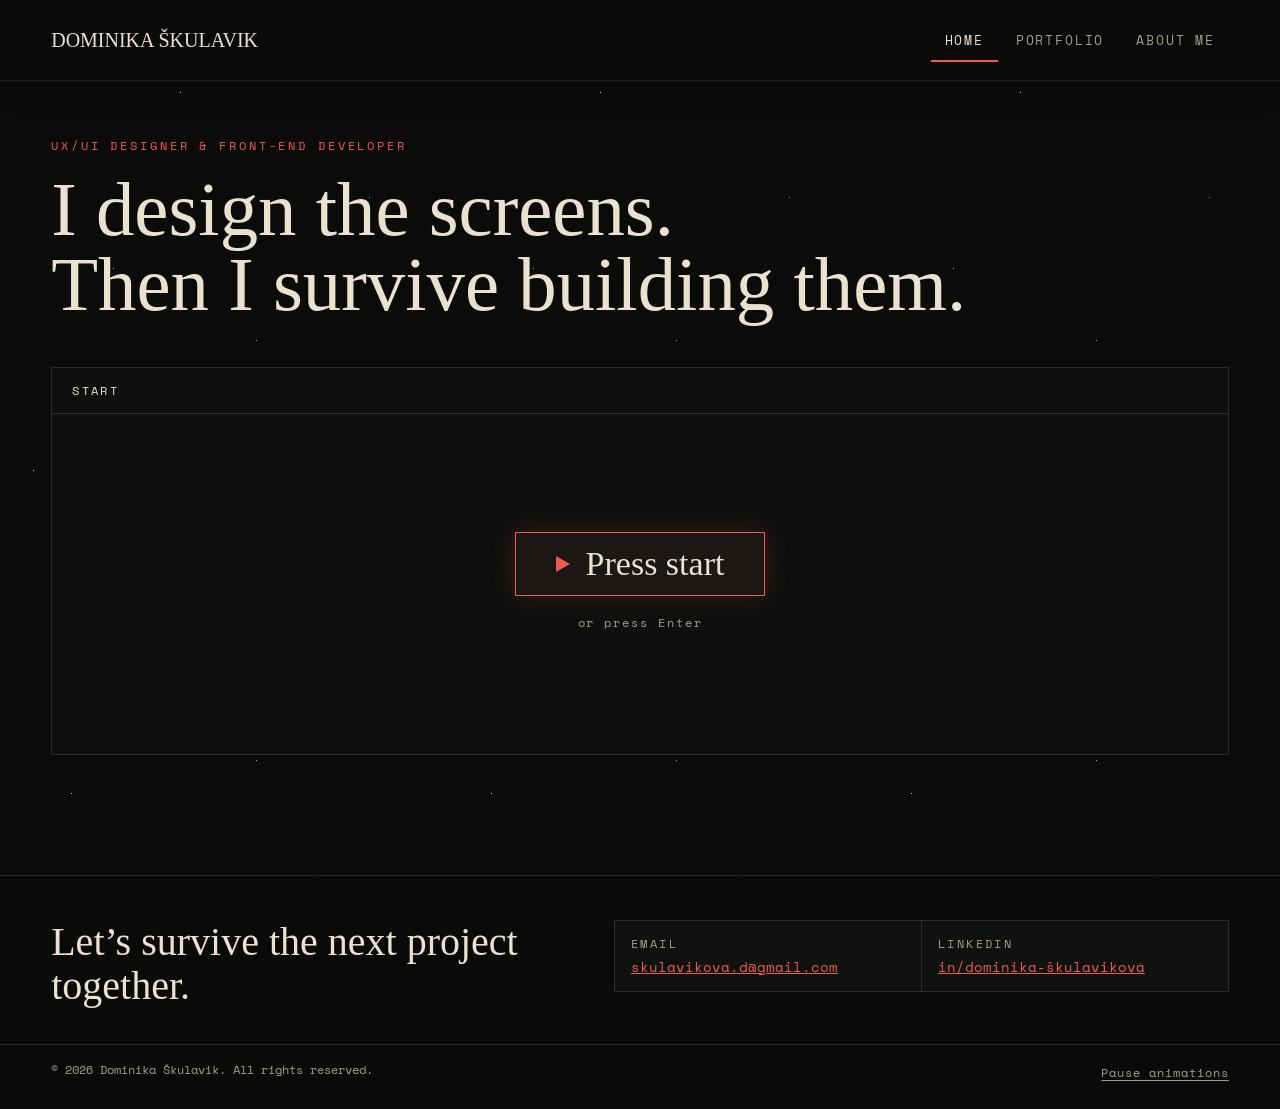
==== commit 6966cf82: "Fix play arrow emoji on iOS Safari, add All rights reserved Co-Authored-By: Claude Opus 5.5 <noreply" ====
--- a/index.html
+++ b/index.html
@@ -74,13 +74,13 @@
     <section class="box library" aria-labelledby="lib-title" data-library>
       <div class="library__bar">
         <nav class="crumbs" aria-label="Breadcrumb"><ol class="crumbs__list"></ol></nav>
-        <button class="library__back" type="button" hidden>◀ Back</button>
+        <button class="library__back" type="button" hidden>◀&#xFE0E; Back</button>
       </div>
       <h2 id="lib-title" class="visually-hidden">Game library</h2>
 
       <!-- 1 · Title screen -->
       <div class="library__screen screen-start" data-screen="start">
-        <button class="start-btn" type="button" data-go="modes"><span class="start-btn__arrow" aria-hidden="true">▶</span> Press start</button>
+        <button class="start-btn" type="button" data-go="modes"><svg class="start-btn__arrow" width="14" height="16" viewBox="0 0 14 16" aria-hidden="true"><path d="M0 0 L14 8 L0 16 Z" fill="currentColor"></path></svg> Press start</button>
         <p class="screen-start__hint">or press Enter</p>
       </div>
 
--- a/css/style.css
+++ b/css/style.css
@@ -575,7 +575,7 @@
   transition: background 0.2s, box-shadow 0.2s;
 }
 .start-btn:hover { background: var(--red-dark); box-shadow: 0 0 36px rgba(239, 90, 80, 0.35); }
-.start-btn__arrow { font-size: 18px; color: var(--red); animation: blink 1.2s steps(1) infinite; }
+.start-btn__arrow { flex: none; color: var(--red); animation: blink 1.2s steps(1) infinite; }
 .start-btn:hover .start-btn__arrow { color: var(--cream); }
 .screen-start__hint { margin: 0; font-size: 12px; letter-spacing: 0.16em; color: var(--muted); }
 
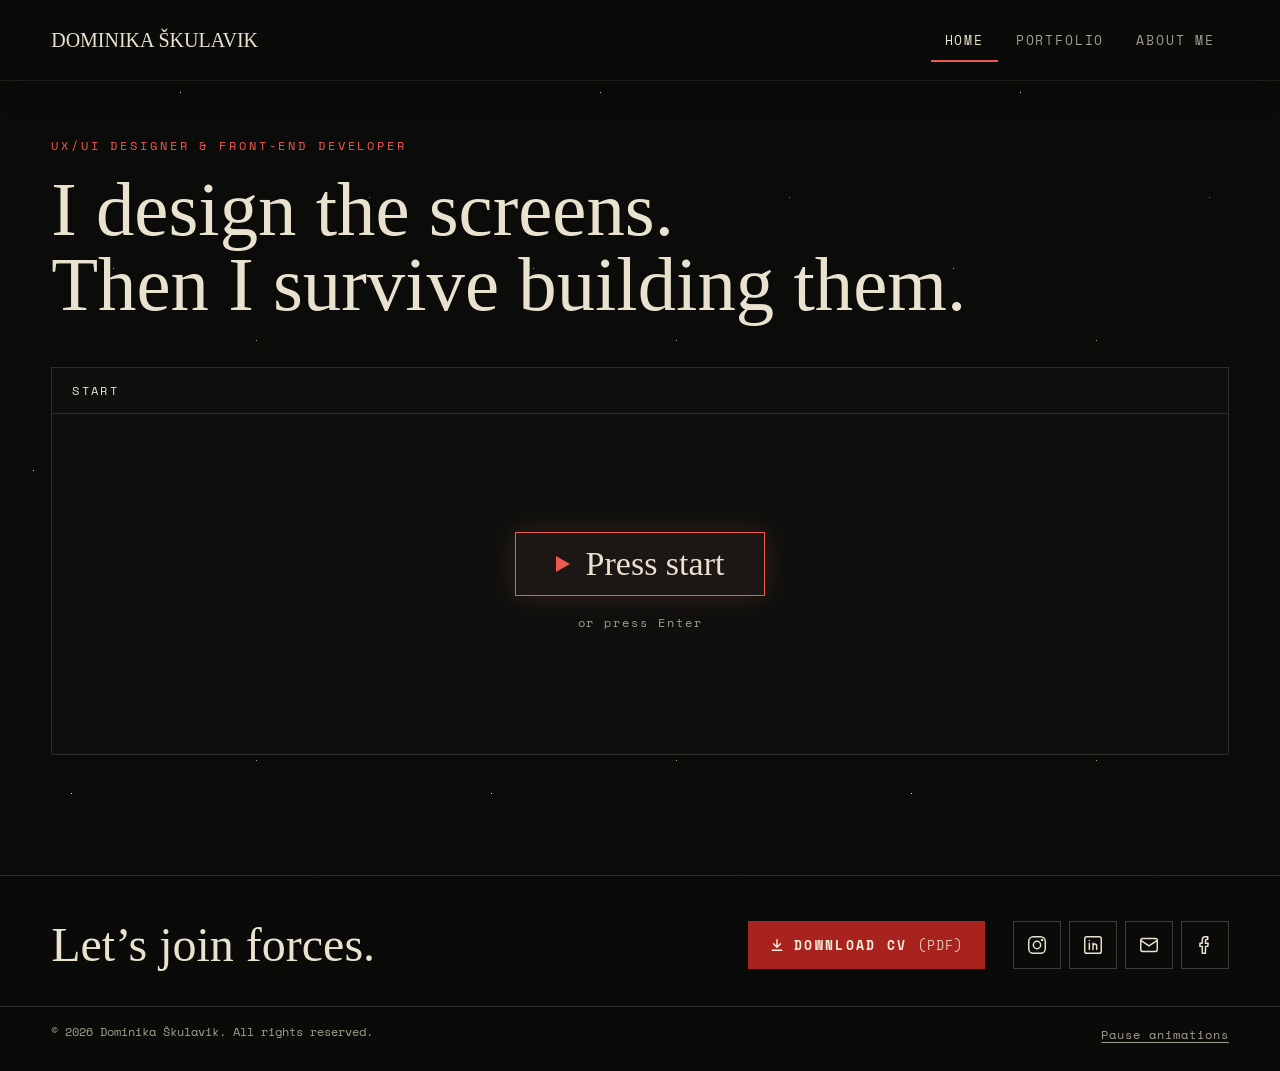
==== commit e65f9335: "Use home screen as social share image Co-Authored-By: Claude Opus 5.5 <noreply@anthropic.com>" ====
--- a/index.html
+++ b/index.html
@@ -15,7 +15,10 @@
   <meta property="og:description" content="UX/UI designer and front-end developer from Nitra, Slovakia. I design web apps in Figma, build design systems and ship the front-end code.">
   <meta property="og:locale" content="en_GB">
   <meta property="og:url" content="https://www.dominika-skulavik.com/">
-  <meta property="og:image" content="https://www.dominika-skulavik.com/images/full-body.jpg">
+  <meta property="og:image" content="https://www.dominika-skulavik.com/images/og-image.png">
+  <meta property="og:image:width" content="1200">
+  <meta property="og:image:height" content="630">
+  <meta property="og:image:alt" content="Home screen of Dominika Škulavik’s portfolio: I design the screens. Then I survive building them.">
   <meta name="twitter:card" content="summary_large_image">
   <link rel="canonical" href="https://www.dominika-skulavik.com/">
   <meta name="twitter:card" content="summary">
--- a/css/style.css
+++ b/css/style.css
@@ -315,12 +315,13 @@
   justify-content: space-between;
   gap: 32px 48px;
 }
-.site-footer__save { flex: 1 1 320px; display: flex; flex-direction: column; align-items: flex-start; gap: 16px; }
-.site-footer__title { margin: 0; font-family: var(--font-display); font-weight: 400; font-size: clamp(28px, 3.4vw, 40px); line-height: 1.1; max-width: 520px; }
-.site-footer__contacts { flex: 1 1 420px; margin: 0; display: grid; grid-template-columns: repeat(auto-fit, minmax(min(220px, 100%), 1fr)); gap: 1px; background: var(--line); border: 1px solid var(--line); align-self: flex-start; }
-.site-footer__contacts > div { padding: 14px 16px; background: var(--panel); display: flex; flex-direction: column; gap: 4px; }
-.site-footer__contacts dt { font-size: 12px; letter-spacing: 0.2em; color: var(--muted); }
-.site-footer__contacts dd { margin: 0; font-size: 14px; word-break: break-word; }
+.site-footer__title { margin: 0; font-family: var(--font-display); font-weight: 400; font-size: clamp(32px, 4vw, 48px); line-height: 1.05; }
+.site-footer__actions { display: flex; flex-wrap: wrap; align-items: center; gap: 20px 28px; }
+.cta__meta { font-weight: 400; letter-spacing: 0.08em; opacity: 0.8; }
+/* ikony kontaktov */
+.social { margin: 0; padding: 0; list-style: none; display: flex; gap: 8px; }
+.social__link { width: 48px; height: 48px; display: grid; place-items: center; border: 1px solid var(--line-2); color: var(--text); transition: color 0.15s, border-color 0.15s, background-color 0.15s; }
+.social__link:hover { color: var(--red); border-color: var(--red); background: var(--red-bg); }
 .site-footer__legal {
   max-width: 1320px;
   margin: 0 auto;
@@ -1466,3 +1467,15 @@
 @media (prefers-reduced-motion: reduce) {
   .loader { transition: none; }
 }
+
+/* =========================================================
+   404 — Game over
+   ========================================================= */
+.game-over { min-height: 60vh; display: flex; flex-direction: column; justify-content: center; align-items: flex-start; gap: 20px; }
+.game-over__title { margin: 0; font-family: var(--font-display); font-weight: 400; font-size: clamp(56px, 14vw, 140px); line-height: 0.95; color: var(--red); text-shadow: 0 0 32px rgba(239, 90, 80, 0.35); }
+.game-over__count { margin: 8px 0 4px; display: flex; align-items: baseline; gap: 16px; font-size: 13px; letter-spacing: 0.24em; color: var(--muted); }
+.game-over__count-num { font-family: var(--font-display); font-size: 40px; letter-spacing: 0; color: var(--text); font-variant-numeric: tabular-nums; animation: blink 1s steps(1) infinite; }
+.game-over__count.is-over .game-over__count-label { color: var(--red); }
+.game-over__count[hidden] { display: none; }
+.cta--ghost { background: none; border: 1px solid var(--line-2); color: var(--text); }
+.cta--ghost:hover { background: var(--panel); color: var(--text); border-color: var(--muted); }
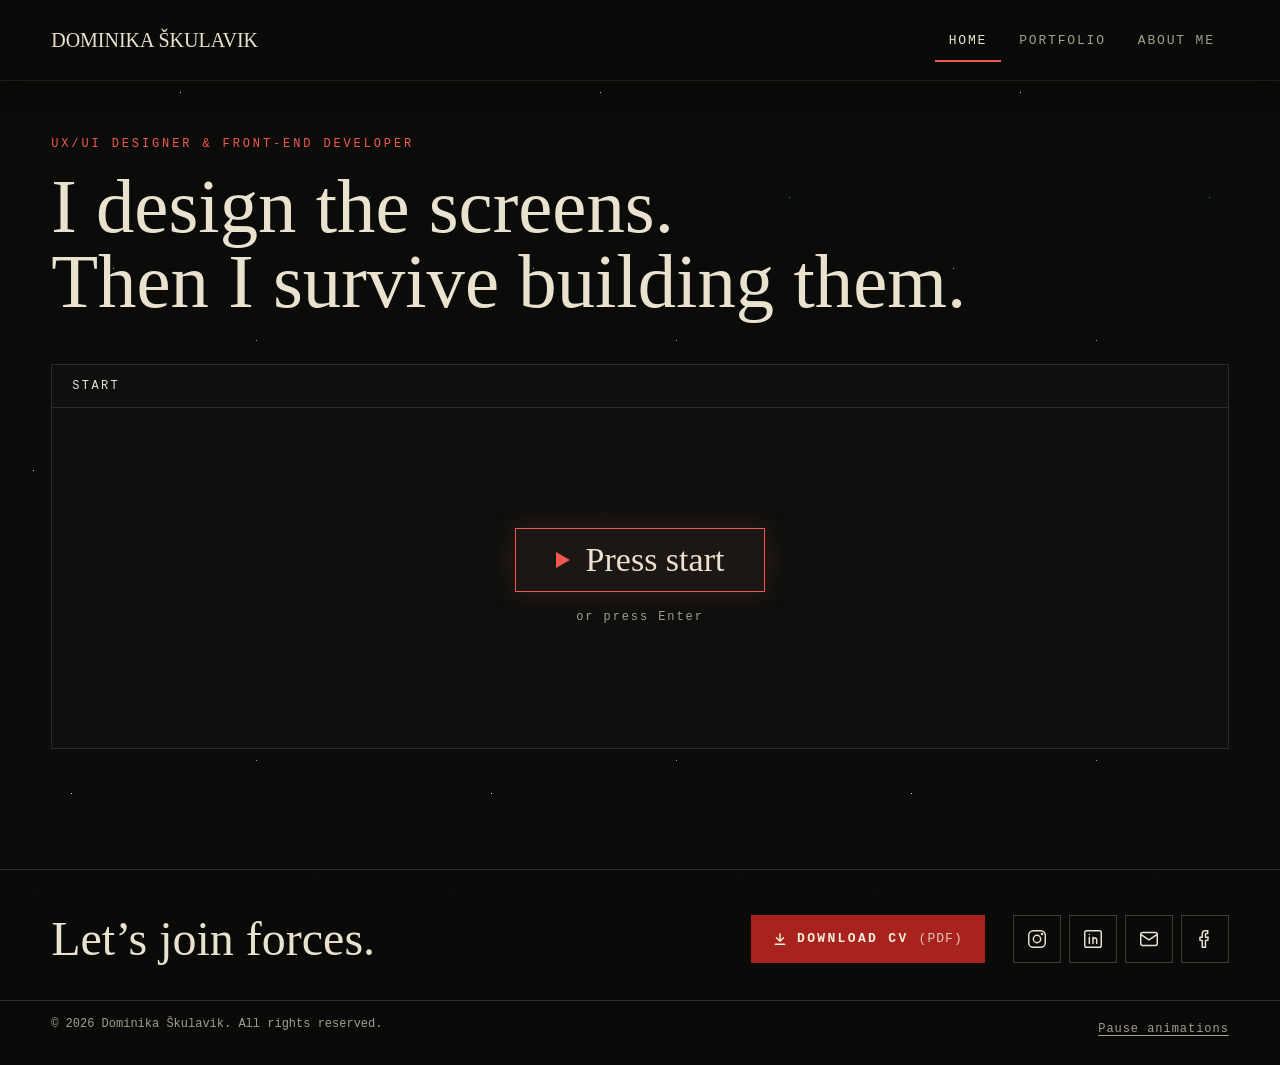
==== commit dcb25035: "About: favourite companions and AI quote; add CSP and referrer policy Co-Authored-By: Claude Opus 5." ====
--- a/index.html
+++ b/index.html
@@ -3,6 +3,9 @@
 <head>
   <meta charset="utf-8">
   <meta name="viewport" content="width=device-width, initial-scale=1">
+  <!-- bezpečnosť: stránka smie načítať len vlastné skripty a štýly + písma z Google Fonts -->
+  <meta http-equiv="Content-Security-Policy" content="default-src 'self'; script-src 'self'; style-src 'self' https://fonts.googleapis.com; font-src https://fonts.gstatic.com; img-src 'self' data:; connect-src 'self'; object-src 'none'; base-uri 'self'; form-action 'none'">
+  <meta name="referrer" content="strict-origin-when-cross-origin">
   <meta name="color-scheme" content="dark">
   <title>Dominika Škulavik — UX/UI Designer &amp; Front-end Developer</title>
   <meta name="description" content="UX/UI designer and front-end developer from Nitra, Slovakia. I design web apps in Figma, build design systems and ship the front-end code.">
--- a/css/style.css
+++ b/css/style.css
@@ -385,7 +385,7 @@
   text-wrap: pretty;
 }
 
-.h2 { margin: 0; font-family: var(--font-display); font-weight: 400; font-size: 40px; }
+.h2 { margin: 0; font-family: var(--font-display); font-weight: 400; font-size: clamp(30px, 5vw, 40px); line-height: 1.1; }
 .h2--sm { font-size: 32px; }
 
 .label { font-size: 12px; letter-spacing: 0.2em; color: var(--muted); }
@@ -1479,3 +1479,37 @@
 .game-over__count[hidden] { display: none; }
 .cta--ghost { background: none; border: 1px solid var(--line-2); color: var(--text); }
 .cta--ghost:hover { background: var(--panel); color: var(--text); border-color: var(--muted); }
+
+/* =========================================================
+   About — Favourite companions + citát
+   ========================================================= */
+.companions { margin: 0; padding: 0; list-style: none; display: grid; grid-template-columns: 1fr; gap: 10px; }
+.companion {
+  display: grid;
+  grid-template-columns: auto 1fr;
+  grid-template-areas: "icon class" "icon name" "icon text";
+  align-items: center;
+  gap: 2px 16px;
+  padding: 18px 20px;
+  border: 1px solid var(--line);
+  background: rgba(16, 18, 16, 0.92);
+  transition: border-color 0.15s;
+}
+.companion:hover { border-color: var(--teal); }
+.companion__icon { grid-area: icon; align-self: start; width: 52px; height: 52px; display: grid; place-items: center; border: 1px solid var(--line-2); background: var(--teal-bg); color: var(--teal); }
+.companion__class { grid-area: class; margin: 0; font-size: 12px; letter-spacing: 0.2em; color: var(--teal); }
+.companion__name { grid-area: name; margin: 0; font-family: var(--font-display); font-weight: 400; font-size: 24px; line-height: 1.15; }
+.companion__text { grid-area: text; margin: 4px 0 0; font-size: 13px; line-height: 1.6; color: var(--text-body); }
+@media (min-width: 641px) {
+  .companions { grid-template-columns: repeat(2, minmax(0, 1fr)); }
+}
+@media (min-width: 1100px) {
+  .companions { grid-template-columns: repeat(4, minmax(0, 1fr)); }
+  .companion { grid-template-columns: 1fr; grid-template-areas: "icon" "class" "name" "text"; align-items: start; gap: 6px; padding: 22px; }
+  .companion__icon { margin-bottom: 10px; }
+}
+
+.rule-quote { margin: 24px 0 0; padding: 6px 0 6px 20px; border-left: 3px solid var(--red); }
+.rule-quote blockquote { margin: 0; }
+.rule-quote p { margin: 0; font-family: var(--font-display); font-size: clamp(26px, 4vw, 40px); line-height: 1.15; color: var(--text); }
+.rule-quote figcaption { margin-top: 10px; font-size: 12px; letter-spacing: 0.2em; color: var(--muted); }
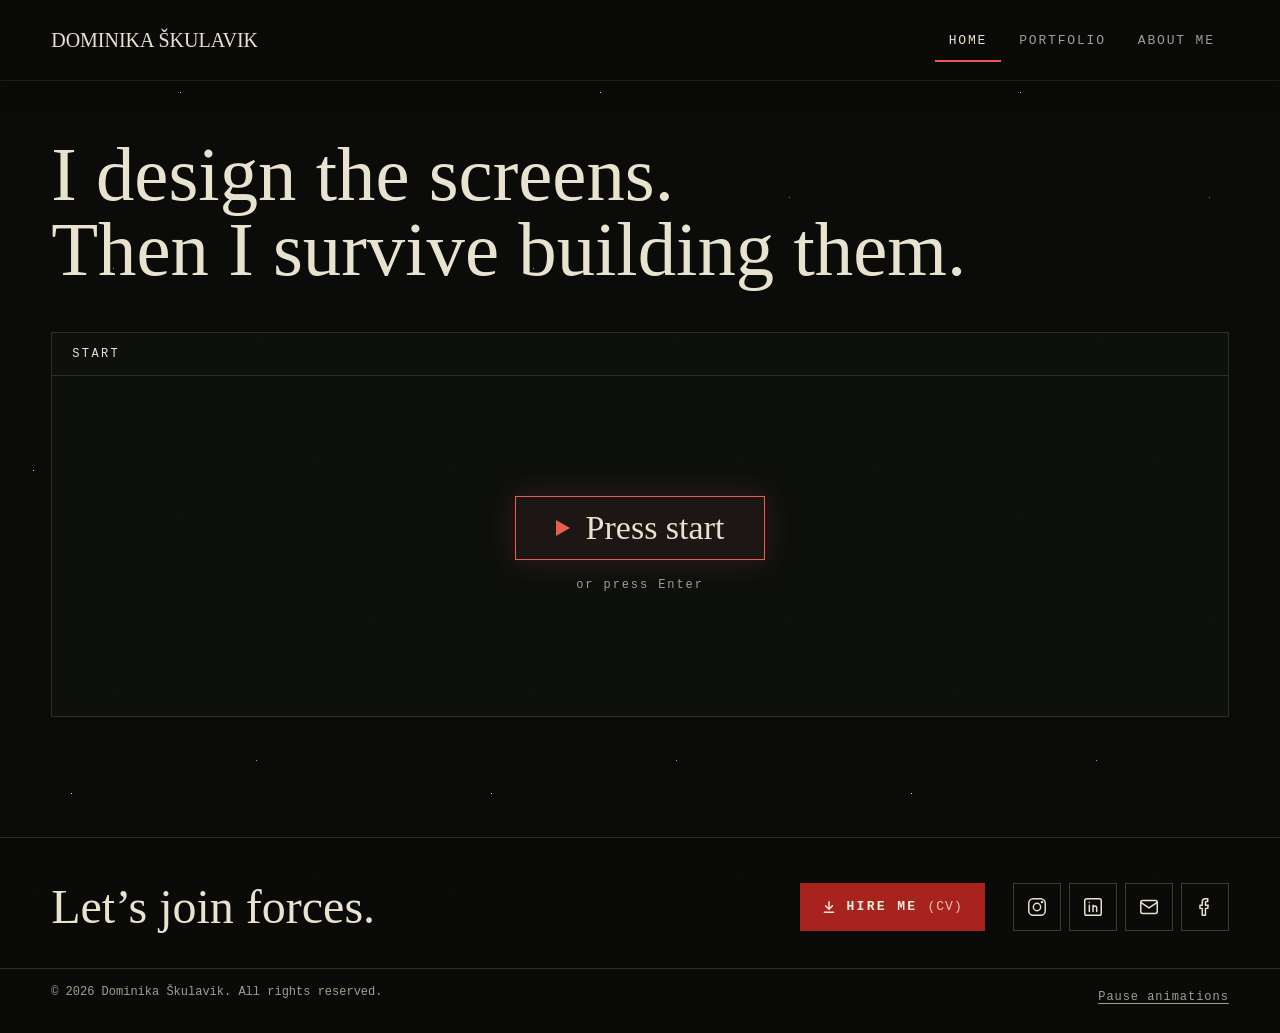
==== commit a80f1d14: "všeobecné úpravy stránok" ====
--- a/index.html
+++ b/index.html
@@ -65,7 +65,6 @@
     <!-- ===== Úvod ===== -->
     <section class="intro home-hero">
       <div class="intro__text">
-        <p class="eyebrow">UX/UI DESIGNER &amp; FRONT-END DEVELOPER</p>
         <h1 class="display flicker"><span class="display__line">I design the screens.</span> <span class="display__line">Then I survive building them.</span></h1>
       </div>
 
--- a/css/style.css
+++ b/css/style.css
@@ -316,11 +316,14 @@
   gap: 32px 48px;
 }
 .site-footer__title { margin: 0; font-family: var(--font-display); font-weight: 400; font-size: clamp(32px, 4vw, 48px); line-height: 1.05; }
-.site-footer__actions { display: flex; flex-wrap: wrap; align-items: center; gap: 20px 28px; }
+.site-footer__actions { flex: 1 1 100%; display: flex; flex-wrap: wrap; justify-content: space-between; align-items: center; gap: 12px 8px; } /* mobil: tlačidlo vľavo, ikony vpravo */
+/* mobil: tlačidlo a ikony v jednom riadku */
+.site-footer .cta { padding: 0 12px; gap: 8px; letter-spacing: 0.1em; }
+.site-footer .cta svg { display: none; }
 .cta__meta { font-weight: 400; letter-spacing: 0.08em; opacity: 0.8; }
 /* ikony kontaktov */
-.social { margin: 0; padding: 0; list-style: none; display: flex; gap: 8px; }
-.social__link { width: 48px; height: 48px; display: grid; place-items: center; border: 1px solid var(--line-2); color: var(--text); transition: color 0.15s, border-color 0.15s, background-color 0.15s; }
+.social { margin: 0; padding: 0; list-style: none; display: flex; gap: 4px; }
+.social__link { width: 40px; height: 40px; display: grid; place-items: center; border: 1px solid var(--line-2); color: var(--text); transition: color 0.15s, border-color 0.15s, background-color 0.15s; }
 .social__link:hover { color: var(--red); border-color: var(--red); background: var(--red-bg); }
 .site-footer__legal {
   max-width: 1320px;
@@ -1139,18 +1142,26 @@
 
 .id-card {
   position: absolute;
-  left: 14px;
-  bottom: 14px;
-  display: flex;
-  gap: 10px;
+  /* mobil: menšia karta, aby ju rám fotky neorezal (je natočená o 2°) */
+  left: 16px;
+  bottom: 20px;
+  max-width: calc(100% - 32px);
+  display: flex;
+  gap: 8px;
   align-items: center;
-  padding: 8px 12px 8px 8px;
+  padding: 6px 10px 6px 6px;
   transform: rotate(-2deg);
 }
-.id-card img { width: 56px; height: 56px; object-fit: cover; filter: grayscale(0.25) contrast(1.05); }
+.id-card img { width: 44px; height: 44px; object-fit: cover; filter: grayscale(0.25) contrast(1.05); }
 .id-card__text { display: flex; flex-direction: column; gap: 2px; }
-.id-card__label { font-size: 12px; letter-spacing: 0.18em; color: var(--ink-label); }
-.id-card__name { font-family: var(--font-type); font-size: 15px; }
+.id-card__label { font-size: 12px; letter-spacing: 0.1em; color: var(--ink-label); }
+.id-card__name { font-family: var(--font-type); font-size: 14px; }
+@media (min-width: 1000px) {
+  .id-card { left: 14px; bottom: 14px; max-width: none; gap: 10px; padding: 8px 12px 8px 8px; }
+  .id-card img { width: 56px; height: 56px; }
+  .id-card__label { letter-spacing: 0.18em; }
+  .id-card__name { font-size: 15px; }
+}
 
 .about-text { flex: 999 1 560px; min-width: 0; order: -1; display: flex; flex-direction: column; gap: 28px; }
 .about-text .display { font-size: clamp(32px, 5.6vw, 72px); }
@@ -1513,3 +1524,93 @@
 .rule-quote blockquote { margin: 0; }
 .rule-quote p { margin: 0; font-family: var(--font-display); font-size: clamp(26px, 4vw, 40px); line-height: 1.15; color: var(--text); }
 .rule-quote figcaption { margin-top: 10px; font-size: 12px; letter-spacing: 0.2em; color: var(--muted); }
+
+/* spis: dokument, ktorý sa ešte pripravuje (Evidence) */
+.doc__pending { margin: 0; padding: 20px 22px; border: 1.5px dashed var(--paper-line); font-family: var(--font-type); font-size: 14px; line-height: 1.7; color: var(--ink-muted); }
+
+/* Evidence: fotky prilepené lepiacou páskou */
+.evidence { margin: 0; padding: 14px 4px 8px; list-style: none; display: grid; grid-template-columns: 1fr; gap: 34px 26px; }
+@media (min-width: 641px) { .evidence { grid-template-columns: 1fr 1fr; } }
+/* fotky pripnuté priamo v texte dokumentu (napr. Solution pri logu) */
+.evidence--pinned { margin-top: 22px; align-items: start; }
+@media (min-width: 641px) { .evidence--pinned { grid-template-columns: minmax(0, 1fr) minmax(0, 2fr); } }
+/* tri fotky: prvá cez celú šírku, dve pod ňou */
+@media (min-width: 641px) {
+  .evidence--trio { grid-template-columns: minmax(0, 1fr) minmax(0, 1fr); }
+  .evidence--trio > .snap:first-child { grid-column: 1 / -1; }
+}
+.snap {
+  position: relative;
+  padding: 10px 10px 12px;
+  display: flex;
+  flex-direction: column;
+  gap: 10px;
+  background: #fbf8ef;
+  box-shadow: 0 1px 1px rgba(43, 38, 32, 0.15), 0 10px 18px -8px rgba(43, 38, 32, 0.45);
+  transform: rotate(-1.4deg);
+  transition: transform 0.2s;
+}
+.snap:nth-child(even) { transform: rotate(1.2deg); }
+.snap:nth-child(3n) { transform: rotate(-0.6deg); }
+/* dva kúsky polopriesvitnej pásky cez horné rohy */
+.snap::before,
+.snap::after {
+  content: "";
+  position: absolute;
+  top: -10px;
+  width: 74px;
+  height: 22px;
+  background: linear-gradient(180deg, rgba(214, 196, 140, 0.88), rgba(200, 182, 128, 0.82));
+  box-shadow: 0 1px 2px rgba(43, 38, 32, 0.25);
+  /* zúbkované okraje odtrhnutej pásky */
+  clip-path: polygon(0 8%, 6% 0, 12% 10%, 18% 0, 82% 0, 88% 8%, 94% 0, 100% 10%, 100% 92%, 94% 100%, 88% 90%, 82% 100%, 18% 100%, 12% 92%, 6% 100%, 0 90%);
+  pointer-events: none;
+}
+.snap::before { left: -14px; transform: rotate(-32deg); }
+.snap::after { right: -14px; transform: rotate(34deg); }
+.snap:nth-child(even)::before { left: 50%; margin-left: -37px; transform: rotate(-3deg); }
+.snap:nth-child(even)::after { display: none; }
+.snap:hover { transform: rotate(0deg) scale(1.02); }
+.snap__open { display: block; padding: 0; border: 0; background: none; cursor: zoom-in; }
+.snap__open img { display: block; width: 100%; height: auto; }
+.snap__caption { font-family: var(--font-type); font-size: 14px; color: var(--ink); text-align: center; }
+@media (prefers-reduced-motion: reduce) { .snap { transition: none; } }
+
+/* zväčšená fotka (dialóg nad spisom) */
+.lightbox {
+  width: 100vw;
+  height: 100dvh;
+  max-width: none;
+  max-height: none;
+  margin: 0;
+  padding: 16px;
+  border: 0;
+  background: transparent;
+  color: var(--text);
+}
+.lightbox::backdrop { background: rgba(5, 6, 5, 0.9); }
+.lightbox[open] { display: grid; grid-template-rows: auto 1fr auto; gap: 12px; }
+.lightbox__bar { display: flex; justify-content: space-between; align-items: center; gap: 12px; font-size: 12px; letter-spacing: 0.18em; color: var(--muted); font-variant-numeric: tabular-nums; }
+.lightbox__figure { margin: 0; min-height: 0; display: grid; grid-template-rows: 1fr auto; gap: 10px; justify-items: center; touch-action: pan-y; }
+.lightbox__figure img { min-height: 0; width: auto; height: auto; max-width: 100%; max-height: 100%; object-fit: contain; align-self: center; background: #fbf8ef; padding: 6px; }
+.lightbox__figure figcaption { font-family: var(--font-type); font-size: 15px; color: var(--text-soft); text-align: center; }
+.lightbox__nav { display: flex; justify-content: center; gap: 12px; }
+.lightbox button {
+  min-height: 44px;
+  padding: 0 18px;
+  border: 1px solid var(--line-2);
+  background: var(--panel);
+  color: var(--text);
+  font-size: 12px;
+  letter-spacing: 0.14em;
+  text-transform: uppercase;
+}
+.lightbox button:hover:not(:disabled) { border-color: var(--red); }
+.lightbox button:disabled { opacity: 0.35; cursor: default; }
+@media (min-width: 641px) {
+  .site-footer__actions { flex: 0 1 auto; justify-content: flex-start; gap: 20px 28px; }
+  .site-footer .cta { padding: 0 22px; gap: 10px; letter-spacing: 0.18em; }
+  .site-footer .cta svg { display: block; }
+  .social { gap: 8px; }
+  .social__link { width: 48px; height: 48px; }
+}
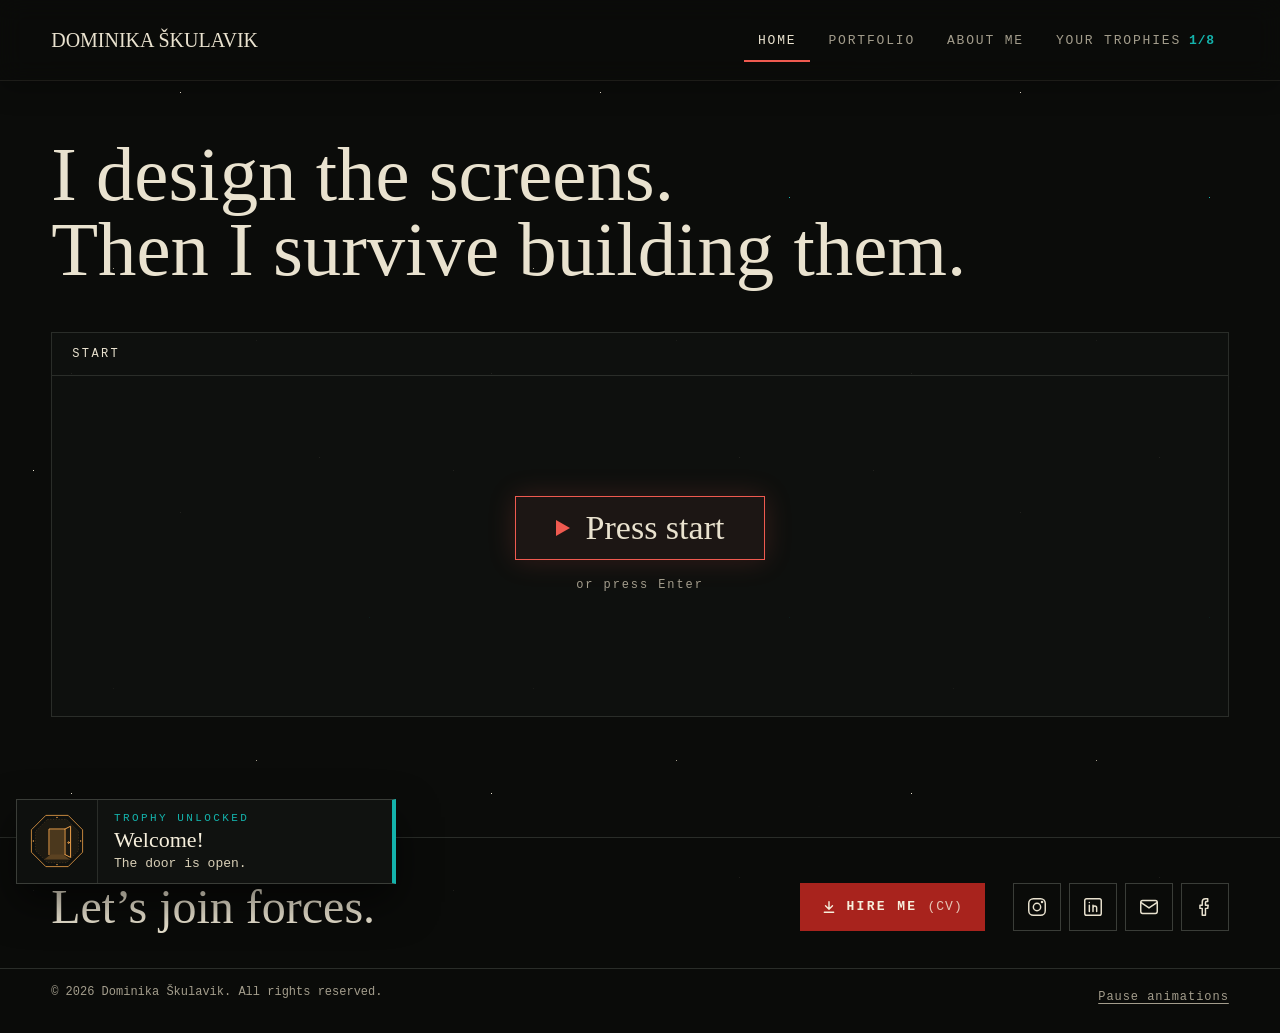
==== commit 6686efb0: "Trophies: 8 achievements saved in the browser with unlock dates - Your trophies in the navigation op" ====
--- a/index.html
+++ b/index.html
@@ -59,6 +59,7 @@
 <body>
   <!-- hlavička sa vkladá zo súboru js/layout.js (spoločná pre všetky stránky) -->
   <script src="js/layout.js"></script>
+  <script src="js/achievements.js"></script>
 
   <main id="content" class="page">
 
--- a/css/style.css
+++ b/css/style.css
@@ -1614,3 +1614,191 @@
   .social { gap: 8px; }
   .social__link { width: 48px; height: 48px; }
 }
+
+/* ---------- Achievementy (js/achievements.js) ---------- */
+/* tlačidlo v navigácii vyzerá ako ostatné položky menu */
+.nav-trophies {
+  display: flex;
+  align-items: center;
+  gap: 8px;
+  min-height: 44px;
+  padding: 0 14px;
+  border: 0;
+  background: none;
+  font: inherit;
+  font-size: 13px;
+  letter-spacing: 0.14em;
+  text-transform: uppercase;
+  color: var(--muted);
+  cursor: pointer;
+  transition: color 0.15s;
+}
+.nav-trophies:hover { color: var(--text); }
+.nav-trophies__count { color: var(--teal); font-weight: 700; font-variant-numeric: tabular-nums; letter-spacing: 0.06em; }
+.menu-open .nav-trophies {
+  align-self: flex-start;
+  min-height: 64px;
+  padding: 0;
+  font-family: var(--font-display);
+  font-size: 40px;
+  letter-spacing: 0;
+  text-transform: none;
+}
+.menu-open .nav-trophies__count { font-family: var(--font-mono); font-size: 16px; }
+
+/* zoznam trofejí: denník prípadu so znakmi */
+.trophies {
+  width: min(1240px, calc(100vw - 32px));
+  max-height: calc(100dvh - 32px);
+  padding: clamp(20px, 4vw, 56px);
+  border: 1px solid var(--line-2);
+  background: var(--bg);
+  color: var(--text);
+  overflow-y: auto;
+}
+.trophies::backdrop { background: rgba(5, 6, 5, 0.88); }
+.trophies__close {
+  position: absolute;
+  top: clamp(12px, 2vw, 24px);
+  right: clamp(12px, 2vw, 24px);
+}
+.trophies__head {
+  display: flex;
+  flex-wrap: wrap;
+  justify-content: space-between;
+  align-items: flex-end;
+  gap: 20px 32px;
+  padding-bottom: clamp(20px, 3vw, 32px);
+  margin-bottom: clamp(24px, 3.5vw, 48px);
+  border-bottom: 1px solid var(--line);
+}
+.trophies__intro { display: grid; gap: 10px; min-width: 0; padding-right: 110px; /* miesto pre Close */ }
+.trophies__eyebrow { margin: 0; font-size: 12px; letter-spacing: 0.22em; text-transform: uppercase; color: var(--red); }
+.trophies__title { margin: 0; font-family: var(--font-display); font-weight: 400; font-size: clamp(44px, 7vw, 72px); line-height: 1; color: var(--cream); }
+.trophies__lead { margin: 0; font-family: var(--font-type); font-size: clamp(15px, 1.6vw, 18px); color: var(--text-soft); }
+.trophies__progress { display: grid; gap: 10px; justify-items: start; }
+.trophies__progress p { margin: 0; font-size: 13px; letter-spacing: 0.12em; text-transform: uppercase; color: var(--muted); }
+.trophies__count { color: var(--teal); font-weight: 700; font-variant-numeric: tabular-nums; }
+@media (min-width: 641px) { .trophies__progress { justify-items: end; } }
+
+.trophies__list {
+  margin: 0;
+  padding: 0;
+  list-style: none;
+  display: grid;
+  grid-template-columns: minmax(0, 1fr);
+  gap: 16px;
+}
+@media (min-width: 641px) { .trophies__list { grid-template-columns: repeat(2, minmax(0, 1fr)); gap: 20px; } }
+@media (min-width: 1100px) { .trophies__list { grid-template-columns: repeat(4, minmax(0, 1fr)); gap: 24px; } }
+
+/* karta: na mobile znak vedľa textu, od tabletu pod sebou ako v návrhu */
+.trophy {
+  display: grid;
+  grid-template-columns: 88px minmax(0, 1fr);
+  grid-template-areas: "no no" "emblem body";
+  gap: 12px 16px;
+  align-items: center;
+  padding: 18px;
+  border: 1px dashed var(--line-2);
+  background: var(--panel-3);
+}
+.trophy.is-unlocked {
+  border: 1px solid var(--teal);
+  background: var(--teal-bg);
+  box-shadow: 0 0 0 4px rgba(20, 179, 172, 0.12), var(--shadow-paper);
+}
+.trophy__no { grid-area: no; margin: 0; font-size: 11px; letter-spacing: 0.2em; text-transform: uppercase; color: var(--muted); }
+.trophy__emblem { grid-area: emblem; display: flex; justify-content: center; }
+.emblem { display: block; width: 100%; height: auto; max-width: 140px; }
+.trophy__body { grid-area: body; display: flex; flex-direction: column; gap: 8px; min-width: 0; }
+.trophy__title { margin: 0; font-family: var(--font-display); font-weight: 400; font-size: 24px; line-height: 1.1; color: var(--muted); }
+.trophy.is-unlocked .trophy__title { color: var(--cream); }
+.trophy__hint { margin: 0; font-size: 13px; line-height: 1.6; color: var(--muted); }
+.trophy.is-unlocked .trophy__hint { color: var(--text-body); }
+.trophy__stamp {
+  align-self: flex-start;
+  margin-top: 4px;
+  padding: 1px 8px;
+  border: 1.5px solid currentColor;
+  font-family: var(--font-type);
+  font-size: 11px;
+  text-transform: uppercase;
+  white-space: nowrap;
+  color: var(--muted);
+  transform: rotate(-3deg);
+}
+.trophy.is-unlocked .trophy__stamp { color: var(--teal); }
+@media (min-width: 641px) {
+  .trophy {
+    grid-template-columns: minmax(0, 1fr);
+    grid-template-areas: "no" "emblem" "body";
+    grid-template-rows: auto auto 1fr;
+    align-items: stretch;
+    gap: 16px;
+    padding: 24px;
+    background: var(--panel);
+    border-style: solid;
+    border-color: var(--line);
+  }
+  .trophy__emblem { padding: 20px; border: 1px dashed var(--line-2); background: var(--panel-3); }
+  .trophy__title { font-size: 28px; }
+  .trophy__stamp { margin-top: auto; font-size: 13px; padding: 2px 10px; }
+}
+
+.trophies__foot {
+  display: flex;
+  flex-wrap: wrap;
+  justify-content: space-between;
+  align-items: center;
+  gap: 12px 24px;
+  margin-top: clamp(24px, 3.5vw, 40px);
+  padding-top: 20px;
+  border-top: 1px solid var(--line);
+  font-size: 12px;
+  color: var(--muted);
+}
+.trophies__foot p { margin: 0; }
+.trophies__reset { display: flex; flex-wrap: wrap; align-items: center; gap: 8px 12px; font-size: 13px; color: var(--text); }
+.trophies button {
+  min-height: 44px;
+  padding: 0 16px;
+  border: 1px solid var(--line-2);
+  background: var(--panel);
+  color: var(--text);
+  font: inherit;
+  font-size: 12px;
+  letter-spacing: 0.14em;
+  text-transform: uppercase;
+  cursor: pointer;
+}
+.trophies button:hover { border-color: var(--red); }
+
+/* hláška Trophy unlocked: rádiový prenos v rohu */
+.trophy-toast {
+  position: fixed;
+  left: max(16px, env(safe-area-inset-left, 0px));
+  bottom: calc(16px + env(safe-area-inset-bottom, 0px));
+  z-index: 60;
+  display: flex;
+  align-items: stretch;
+  width: min(380px, calc(100vw - 32px));
+  border: 1px solid var(--line-2);
+  border-right: 4px solid var(--teal);
+  background: var(--panel);
+  color: var(--text);
+  box-shadow: var(--shadow-paper);
+  opacity: 0;
+  transform: translateX(-24px);
+  pointer-events: none;
+  transition: opacity 0.3s, transform 0.35s cubic-bezier(0.2, 0.8, 0.2, 1);
+}
+.trophy-toast.is-visible { opacity: 1; transform: none; }
+.trophy-toast__emblem { flex: none; display: flex; align-items: center; padding: 12px; background: var(--panel-3); border-right: 1px solid var(--line); }
+.trophy-toast__emblem .emblem { width: 56px; }
+.trophy-toast__text { display: flex; flex-direction: column; justify-content: center; gap: 4px; min-width: 0; padding: 12px 16px; }
+.trophy-toast__label { font-size: 11px; letter-spacing: 0.22em; text-transform: uppercase; color: var(--teal); }
+.trophy-toast__title { font-family: var(--font-display); font-weight: 400; font-size: 22px; line-height: 1.1; color: var(--cream); }
+.trophy-toast__line { font-family: var(--font-type); font-size: 13px; color: var(--text-soft); }
+.motion-off .trophy-toast { transition: none; transform: none; }
+@media (prefers-reduced-motion: reduce) { .trophy-toast { transition: none; transform: none; } }
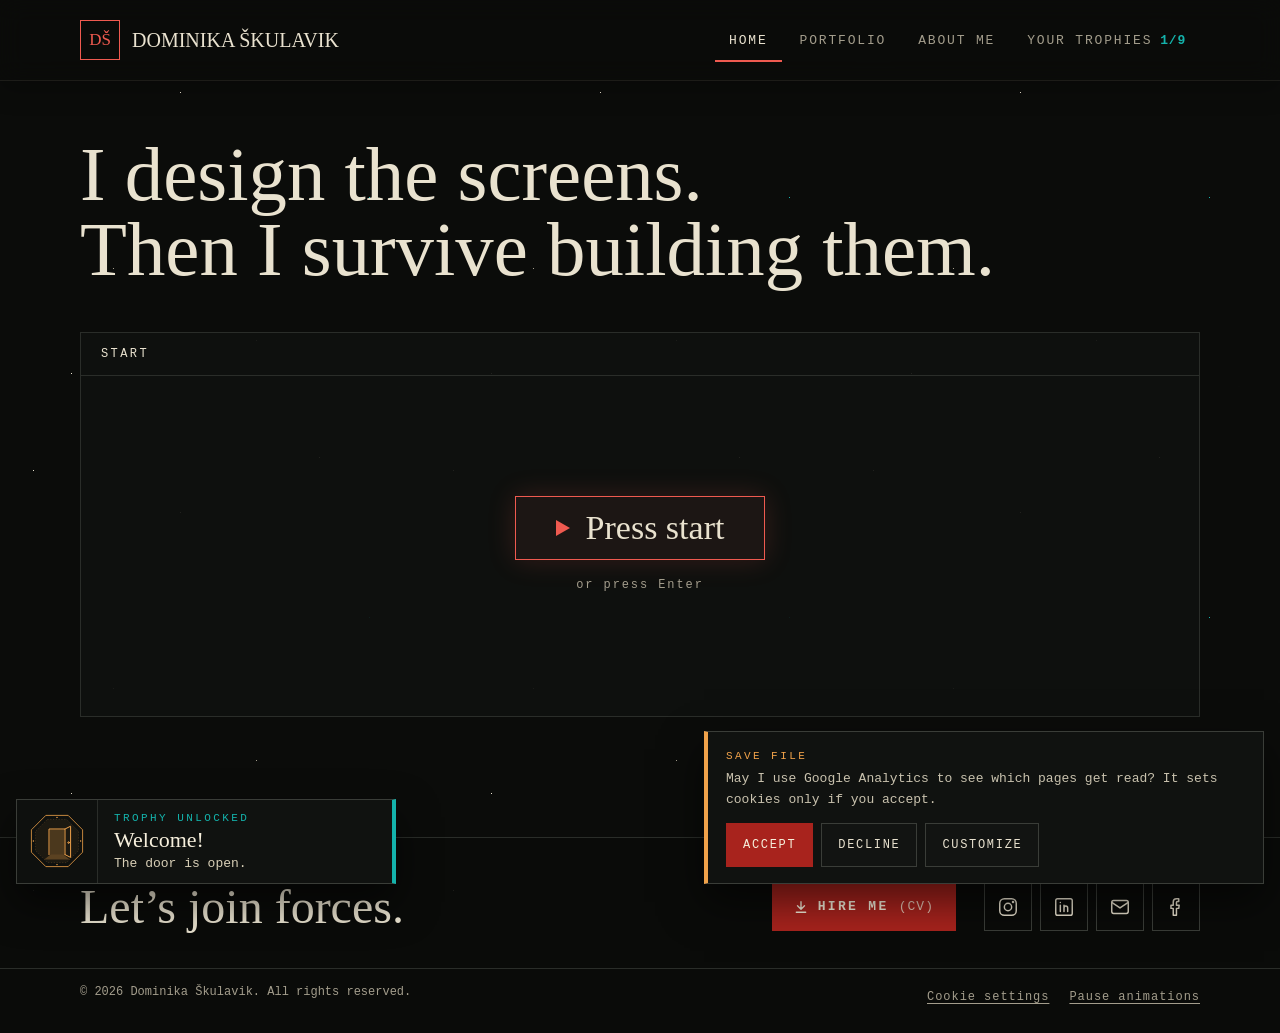
==== commit 28bead0e: "Google Analytics with cookie consent, Cookie settings panel and Cookie Monster trophy - GA4 (G-5GWMT" ====
--- a/index.html
+++ b/index.html
@@ -3,8 +3,10 @@
 <head>
   <meta charset="utf-8">
   <meta name="viewport" content="width=device-width, initial-scale=1">
-  <!-- bezpečnosť: stránka smie načítať len vlastné skripty a štýly + písma z Google Fonts -->
-  <meta http-equiv="Content-Security-Policy" content="default-src 'self'; script-src 'self'; style-src 'self' https://fonts.googleapis.com; font-src https://fonts.gstatic.com; img-src 'self' data:; connect-src 'self'; object-src 'none'; base-uri 'self'; form-action 'none'">
+  <!-- bezpečnosť: stránka smie načítať len vlastné skripty a štýly, písma z Google Fonts a Google Analytics -->
+  <meta http-equiv="Content-Security-Policy" content="default-src 'self'; script-src 'self' https://www.googletagmanager.com; style-src 'self' https://fonts.googleapis.com; font-src https://fonts.gstatic.com; img-src 'self' data: https://*.google-analytics.com https://*.googletagmanager.com; connect-src 'self' https://*.google-analytics.com https://*.analytics.google.com https://*.googletagmanager.com; object-src 'none'; base-uri 'self'; form-action 'none'">
+  <!-- Google Analytics, len po súhlase návštevníka (js/analytics.js) -->
+  <script src="js/analytics.js"></script>
   <meta name="referrer" content="strict-origin-when-cross-origin">
   <meta name="color-scheme" content="dark">
   <title>Dominika Škulavik — UX/UI Designer &amp; Front-end Developer</title>
--- a/css/style.css
+++ b/css/style.css
@@ -237,7 +237,7 @@
 
 /* tablet a desktop: celé meno a menu v riadku */
 @media (min-width: 641px) {
-  .brand__mark, .menu-toggle { display: none; }
+  .menu-toggle { display: none; }
   .brand__name { display: block; }
   .main-nav { display: flex; flex-wrap: wrap; gap: 4px; }
 }
@@ -837,9 +837,9 @@
 body.has-dossier { overflow: hidden; }
 
 .dossier {
-  width: min(1180px, calc(100vw - 32px));
+  width: min(1180px, calc(100vw / var(--zoom, 1) - 32px));
   max-width: none;
-  max-height: calc(100dvh - 32px);
+  max-height: calc(100dvh / var(--zoom, 1) - 32px);
   padding: 0;
   border: none;
   background: transparent;
@@ -854,7 +854,7 @@
   display: grid;
   grid-template-columns: 1fr;
   grid-template-rows: auto 1fr;
-  height: calc(100dvh - 32px);
+  height: calc(100dvh / var(--zoom, 1) - 32px);
   padding: 8px;
   gap: 0;
   background: linear-gradient(90deg, #a8885a, #b7955f 49%, #8f7043 50%, #b7955f 51%);
@@ -864,7 +864,7 @@
 .dossier__spread > .paper { box-shadow: none; }
 
 .dossier__index {
-  max-height: 34dvh;
+  max-height: calc(34dvh / var(--zoom, 1));
   padding: 18px;
   display: flex;
   flex-direction: column;
@@ -1033,7 +1033,7 @@
 .dossier__index .dossier__summary,
 .dossier__index .case__meta { display: none; }
 @media (min-width: 861px) {
-  .dossier__spread { grid-template-columns: minmax(260px, 340px) 1fr; grid-template-rows: none; height: min(780px, calc(100dvh - 32px)); padding: 14px; }
+  .dossier__spread { grid-template-columns: minmax(260px, 340px) 1fr; grid-template-rows: none; height: min(780px, calc(100dvh / var(--zoom, 1) - 32px)); padding: 14px; }
   .dossier__index { max-height: none; padding: 28px 26px; border-bottom: none; border-right: 1px solid var(--paper-line); }
   .dossier__index .dossier__summary { display: block; }
   .dossier__index .case__meta { display: flex; }
@@ -1171,6 +1171,8 @@
 .field-notes { padding: clamp(20px, 3vw, 30px); display: flex; flex-direction: column; gap: 12px; transform: rotate(-0.4deg); }
 .field-notes .label { color: var(--ink-muted); letter-spacing: 0.18em; }
 .field-notes p { margin: 0; font-family: var(--font-type); font-size: 16px; line-height: 1.7; text-wrap: pretty; }
+/* .paper a by inak zafarbil text na červeno, na červenom tlačidle by zmizol */
+.field-notes .field-notes__cta { align-self: flex-start; margin-top: 6px; color: var(--cream); }
 
 .section { display: flex; flex-direction: column; gap: 20px; }
 .section--tight { gap: 16px; }
@@ -1415,7 +1417,8 @@
 .inv-card:not([aria-current="true"]) .inv-card__text { visibility: hidden; }
 
 /* prepínač animácií v pätičke */
-.motion-toggle {
+.motion-toggle,
+.consent-settings {
   min-height: 24px;
   padding: 2px 0;
   border: none;
@@ -1427,7 +1430,8 @@
   text-underline-offset: 3px;
   cursor: pointer;
 }
-.motion-toggle:hover { color: var(--text); }
+.motion-toggle:hover, .consent-settings:hover { color: var(--text); }
+.site-footer__settings { display: flex; flex-wrap: wrap; gap: 4px 20px; }
 
 /* animácie vypnuté prepínačom: rovnaký efekt ako prefers-reduced-motion */
 .motion-off *,
@@ -1578,8 +1582,8 @@
 
 /* zväčšená fotka (dialóg nad spisom) */
 .lightbox {
-  width: 100vw;
-  height: 100dvh;
+  width: calc(100vw / var(--zoom, 1));
+  height: calc(100dvh / var(--zoom, 1));
   max-width: none;
   max-height: none;
   margin: 0;
@@ -1648,8 +1652,8 @@
 
 /* zoznam trofejí: denník prípadu so znakmi */
 .trophies {
-  width: min(1240px, calc(100vw - 32px));
-  max-height: calc(100dvh - 32px);
+  width: min(1240px, calc(100vw / var(--zoom, 1) - 32px));
+  max-height: calc(100dvh / var(--zoom, 1) - 32px);
   padding: clamp(20px, 4vw, 56px);
   border: 1px solid var(--line-2);
   background: var(--bg);
@@ -1746,6 +1750,14 @@
   .trophy__stamp { margin-top: auto; font-size: 13px; padding: 2px 10px; }
 }
 
+/* úzke telefóny (do 400 px): menší znak a nadpis, aby sa dlhé názvy zmestili */
+@media (max-width: 400px) {
+  .trophies { padding: 16px 14px; }
+  .trophy { grid-template-columns: 56px minmax(0, 1fr); gap: 10px 12px; padding: 14px; }
+  .trophy__title { font-size: 20px; overflow-wrap: anywhere; }
+  .trophies__intro { padding-right: 96px; }
+}
+
 .trophies__foot {
   display: flex;
   flex-wrap: wrap;
@@ -1782,7 +1794,7 @@
   z-index: 60;
   display: flex;
   align-items: stretch;
-  width: min(380px, calc(100vw - 32px));
+  width: min(380px, calc(100vw / var(--zoom, 1) - 32px));
   border: 1px solid var(--line-2);
   border-right: 4px solid var(--teal);
   background: var(--panel);
@@ -1802,3 +1814,116 @@
 .trophy-toast__line { font-family: var(--font-type); font-size: 13px; color: var(--text-soft); }
 .motion-off .trophy-toast { transition: none; transform: none; }
 @media (prefers-reduced-motion: reduce) { .trophy-toast { transition: none; transform: none; } }
+
+/* ---------- PC a veľké monitory ----------
+   Obsah ide cez celú šírku, od okrajov vždy 5rem.
+   Na väčších monitoroch sa celý web zväčší (zoom), aby nebol drobný;
+   odsadenie sa delí zoomom, takže na obrazovke ostáva presne 5rem. */
+@media (min-width: 1024px) {
+  :root { --gutter: calc(5rem / var(--zoom, 1)); }
+  .page, .site-footer__inner, .site-footer__legal { max-width: none; }
+}
+@media (min-width: 1600px) { html { --zoom: 1.15; zoom: 1.15; } }
+@media (min-width: 1920px) { html { --zoom: 1.3; zoom: 1.3; } }
+@media (min-width: 2240px) { html { --zoom: 1.5; zoom: 1.5; } }
+@media (min-width: 2560px) { html { --zoom: 1.7; zoom: 1.7; } }
+@media (min-width: 3200px) { html { --zoom: 2; zoom: 2; } }
+
+/* ---------- Súhlas s Google Analytics (js/analytics.js) ---------- */
+.consent {
+  position: fixed;
+  right: max(16px, env(safe-area-inset-right, 0px));
+  bottom: calc(16px + env(safe-area-inset-bottom, 0px));
+  left: max(16px, env(safe-area-inset-left, 0px));
+  z-index: 70;
+  display: flex;
+  flex-wrap: wrap;
+  align-items: center;
+  gap: 12px 20px;
+  max-width: 560px;
+  margin-left: auto;
+  padding: 16px 18px;
+  border: 1px solid var(--line-2);
+  border-left: 4px solid var(--amber);
+  background: var(--panel);
+  color: var(--text);
+  box-shadow: var(--shadow-paper);
+}
+.consent__text { flex: 1 1 260px; margin: 0; font-size: 13px; line-height: 1.6; color: var(--text-body); }
+.consent__label { display: block; margin-bottom: 4px; font-size: 11px; letter-spacing: 0.22em; text-transform: uppercase; color: var(--amber); }
+.consent__actions { display: flex; flex-wrap: wrap; gap: 8px; }
+.consent__actions .consent__btn { flex: 1 1 auto; }
+.consent__btn {
+  min-height: 44px;
+  padding: 0 16px;
+  border: 1px solid var(--line-2);
+  background: var(--panel-2);
+  color: var(--text);
+  font: inherit;
+  font-size: 12px;
+  letter-spacing: 0.14em;
+  text-transform: uppercase;
+  cursor: pointer;
+}
+.consent__btn:hover { border-color: var(--muted); }
+.consent__btn--yes { border-color: var(--red-dark); background: var(--red-dark); color: var(--cream); }
+.consent__btn--yes:hover { background: var(--red-darker); border-color: var(--red-darker); }
+/* na mobile by sa lišta a hláška o trofeji prekryli: hláška ide pod hlavičku */
+@media (max-width: 640px) {
+  body:has(.consent) .trophy-toast { top: calc(76px + env(safe-area-inset-top, 0px)); bottom: auto; }
+}
+
+/* nastavenia cookies: dialóg s kategóriami a zoznamom toho, čo web ukladá */
+.cookies {
+  width: min(720px, calc(100vw / var(--zoom, 1) - 32px));
+  max-height: calc(100dvh / var(--zoom, 1) - 32px);
+  padding: clamp(20px, 4vw, 40px);
+  border: 1px solid var(--line-2);
+  border-top: 4px solid var(--amber);
+  background: var(--bg);
+  color: var(--text);
+  overflow-y: auto;
+}
+.cookies::backdrop { background: rgba(5, 6, 5, 0.88); }
+.cookies__close { position: absolute; top: clamp(12px, 2vw, 20px); right: clamp(12px, 2vw, 20px); }
+.cookies__eyebrow { margin: 0 0 8px; padding-right: 110px; font-size: 12px; letter-spacing: 0.22em; text-transform: uppercase; color: var(--amber); }
+.cookies__title { margin: 0; font-family: var(--font-display); font-weight: 400; font-size: clamp(34px, 6vw, 48px); line-height: 1; color: var(--cream); }
+.cookies__lead { margin: 14px 0 0; font-family: var(--font-type); font-size: 15px; line-height: 1.7; color: var(--text-soft); }
+.cookies__group { margin-top: 24px; padding-top: 20px; border-top: 1px solid var(--line); }
+.cookies__group > p { margin: 8px 0 0; font-size: 13px; line-height: 1.65; color: var(--text-body); }
+.cookies__head { display: flex; justify-content: space-between; align-items: center; gap: 12px; }
+.cookies__head h3 { margin: 0; font-family: var(--font-display); font-weight: 400; font-size: 24px; color: var(--cream); }
+.cookies__always { font-size: 11px; letter-spacing: 0.18em; text-transform: uppercase; color: var(--teal); }
+.cookies__group--none .cookies__always { color: var(--muted); }
+.cookies__list { margin: 14px 0 0; padding: 0; list-style: none; display: grid; gap: 8px; }
+.cookie { padding: 12px 14px; border: 1px solid var(--line); background: var(--panel-3); }
+.cookie__name { font-family: var(--font-mono); font-size: 13px; font-weight: 700; color: var(--text); overflow-wrap: anywhere; }
+.cookie__meta { margin: 8px 0 0; display: grid; gap: 4px; font-size: 12px; line-height: 1.5; }
+.cookie__meta div { display: grid; grid-template-columns: 76px minmax(0, 1fr); gap: 8px; }
+.cookie__meta dt { letter-spacing: 0.12em; text-transform: uppercase; color: var(--muted); }
+.cookie__meta dd { margin: 0; color: var(--text-body); }
+.cookies__actions { display: flex; flex-wrap: wrap; justify-content: flex-end; gap: 8px; margin-top: 28px; padding-top: 20px; border-top: 1px solid var(--line); }
+.cookies .consent__btn { flex: 1 1 auto; }
+@media (min-width: 641px) { .cookies .consent__btn { flex: 0 0 auto; } }
+.cookies__close {
+  min-height: 44px;
+  padding: 0 16px;
+  border: 1px solid var(--line-2);
+  background: var(--panel);
+  color: var(--text);
+  font: inherit;
+  font-size: 12px;
+  letter-spacing: 0.14em;
+  text-transform: uppercase;
+  cursor: pointer;
+}
+.cookies__close:hover { border-color: var(--red); }
+
+/* prepínač (checkbox s role="switch") */
+.switch { position: relative; display: inline-flex; align-items: center; min-width: 44px; min-height: 44px; justify-content: flex-end; cursor: pointer; }
+.switch input { position: absolute; inset: 0; width: 100%; height: 100%; margin: 0; opacity: 0; cursor: pointer; }
+.switch__track { position: relative; width: 44px; height: 24px; border: 1px solid var(--line-dash); background: var(--panel-2); transition: background-color 0.2s, border-color 0.2s; }
+.switch__track::after { content: ""; position: absolute; top: 3px; left: 3px; width: 16px; height: 16px; background: var(--muted); transition: transform 0.2s, background-color 0.2s; }
+.switch input:checked + .switch__track { border-color: var(--teal); background: var(--teal-bg); }
+.switch input:checked + .switch__track::after { transform: translateX(20px); background: var(--teal); }
+.switch input:focus-visible + .switch__track { outline: 2px solid var(--amber); outline-offset: 3px; }
